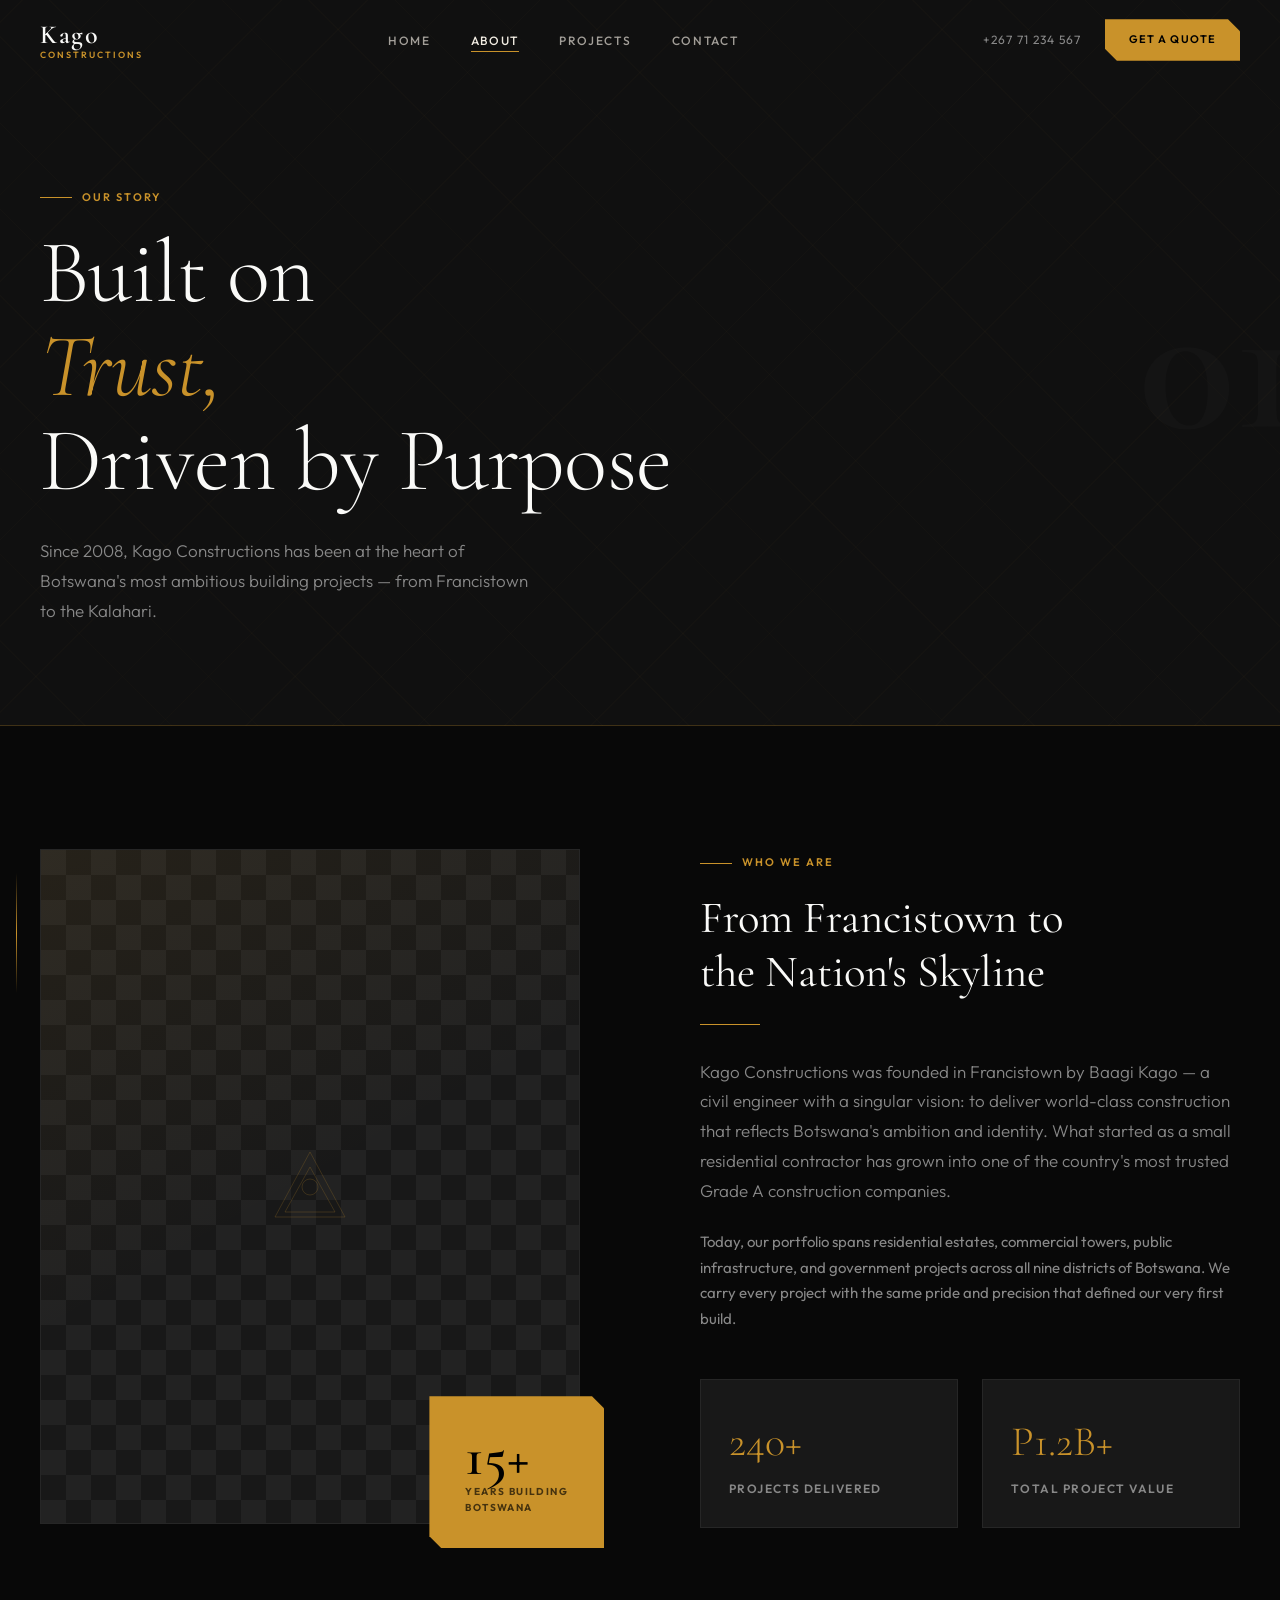
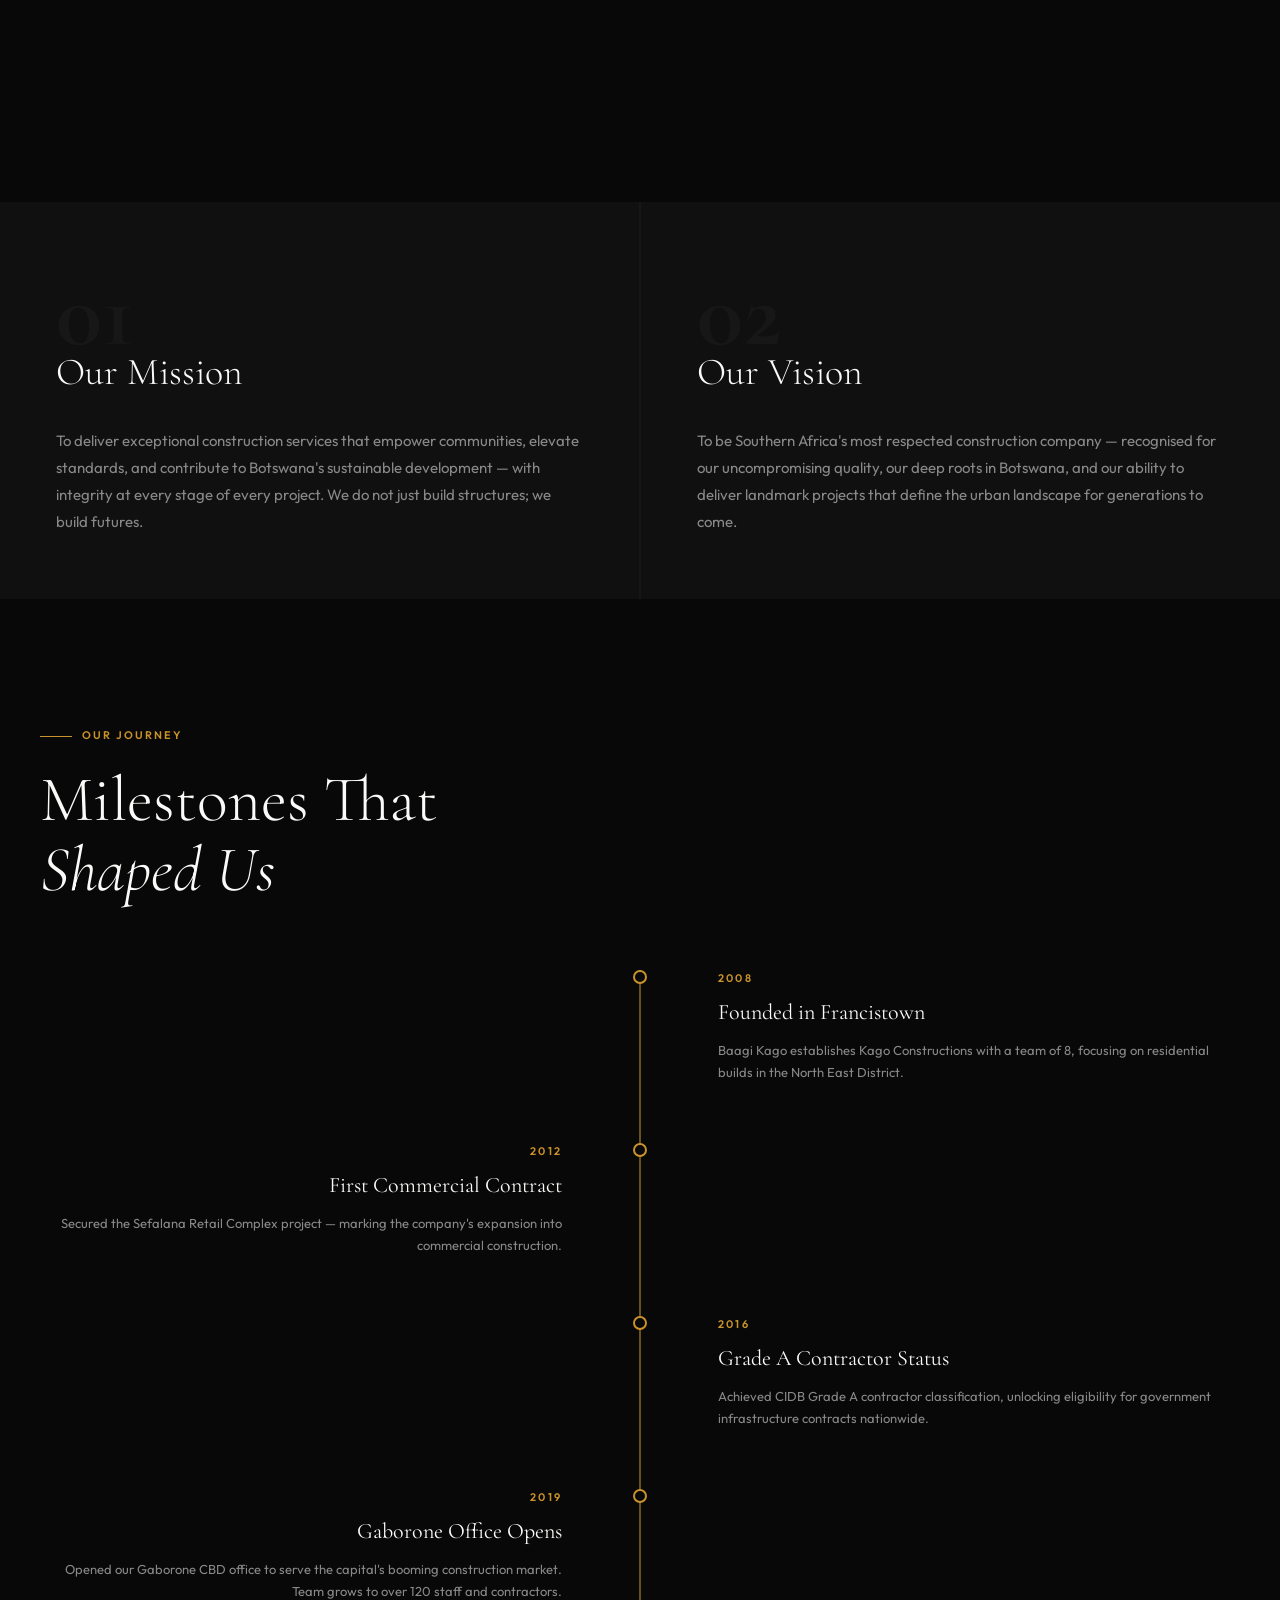
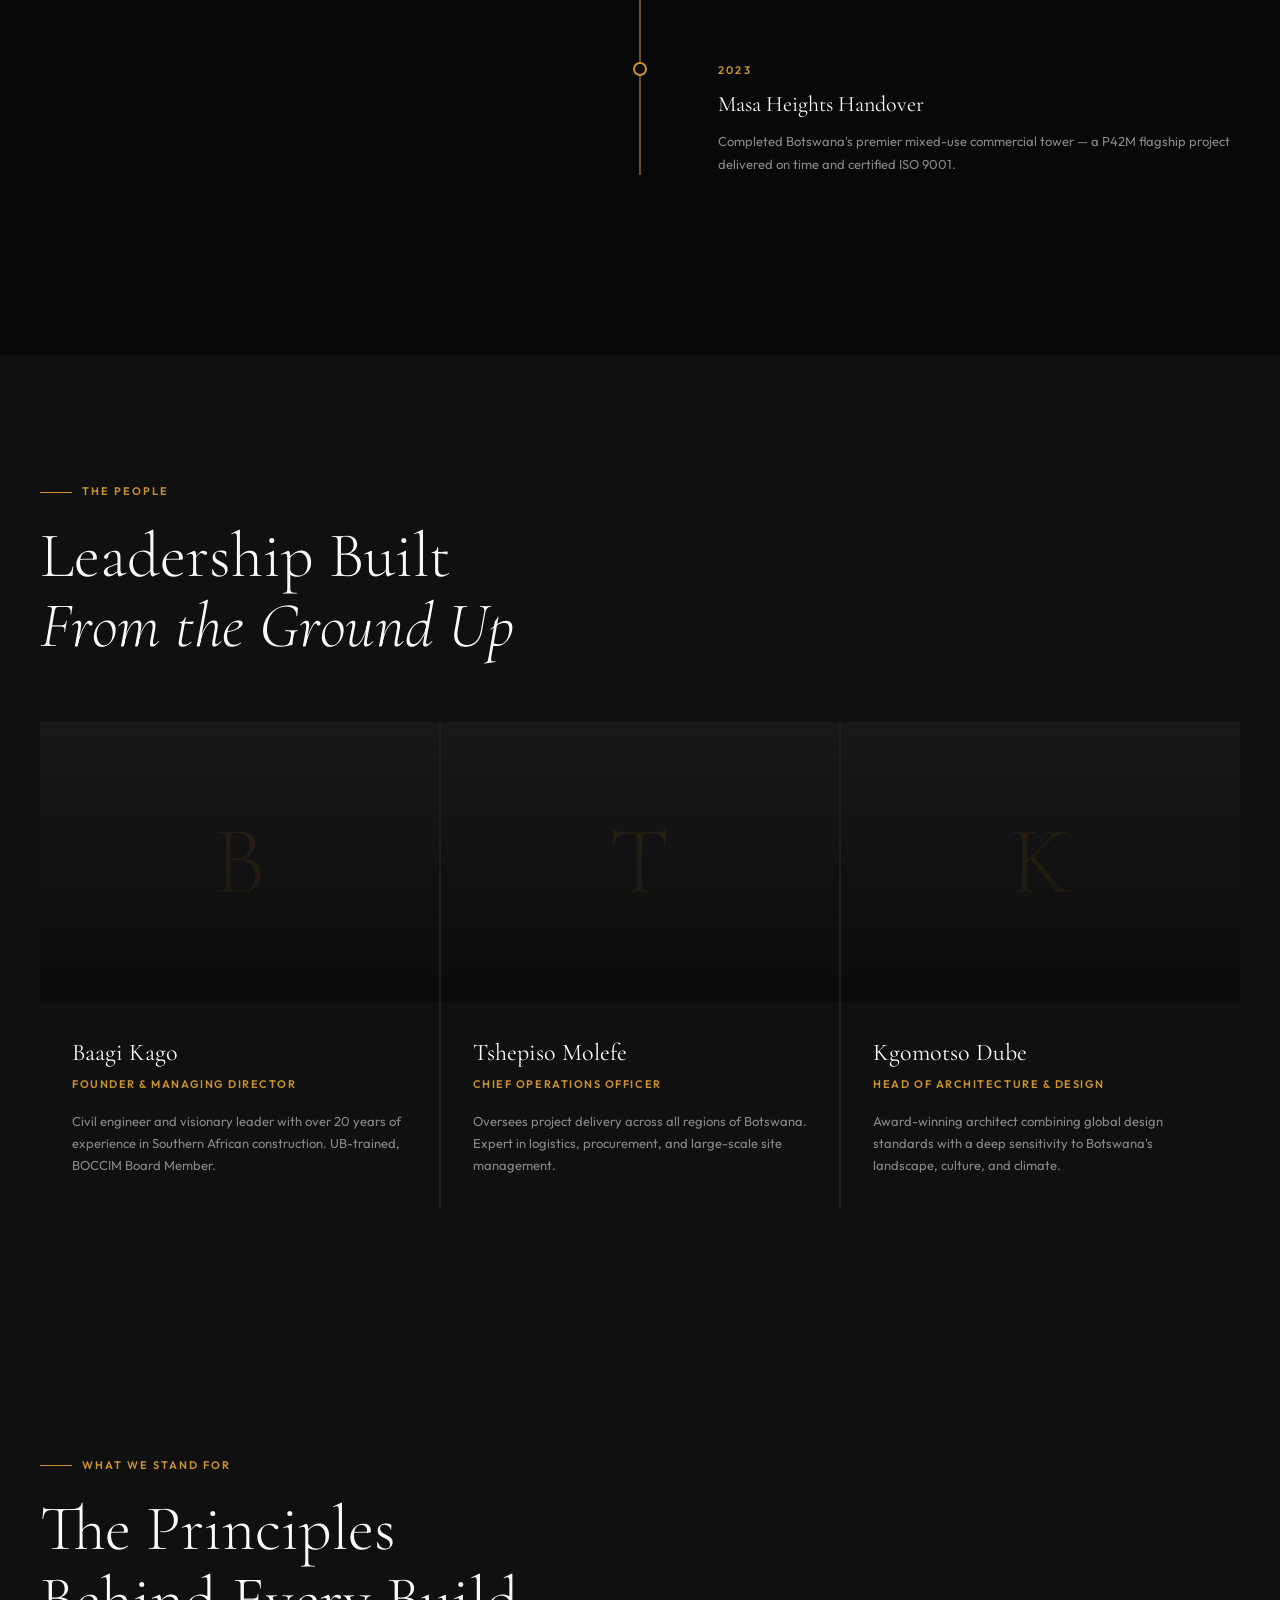
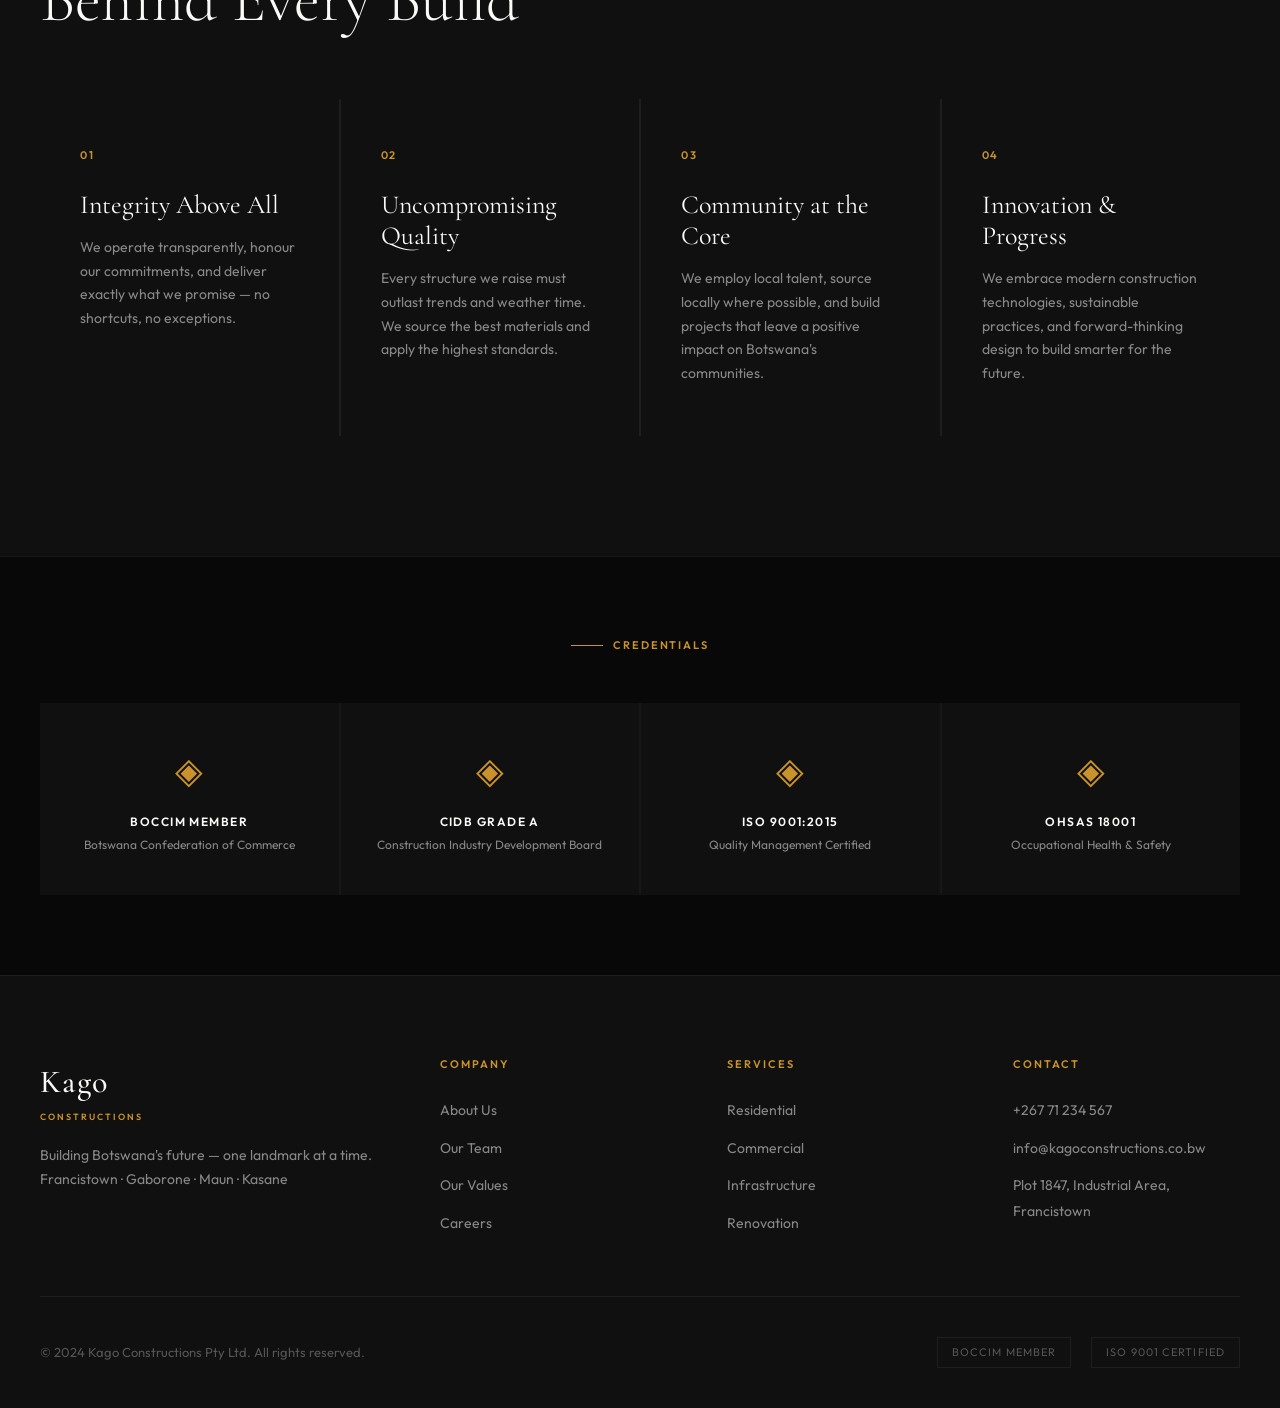
==== about.html @ d56f72ad "Initial commit via Netlify [skip ci]" ====
<!DOCTYPE html>
<html lang="en">
<head>
  <meta charset="UTF-8" />
  <meta name="viewport" content="width=device-width, initial-scale=1.0" />
  <title>About — Kago Constructions</title>
  <meta name="description" content="Over 15 years building Botswana. Learn about Kago Constructions' story, team, and values." />
  <link rel="stylesheet" href="styles.css" />
  <style>
    /* ── Story Section ──────────────────────────────── */
    .story-grid {
      display: grid; grid-template-columns: 1fr 1fr; gap: 120px; align-items: center;
    }
    .story-visual {
      position: relative;
    }
    .story-img {
      width: 100%; aspect-ratio: 4/5;
      background: var(--surface-2); border: 1px solid var(--border);
      position: relative; overflow: hidden;
    }
    .story-img-inner {
      width: 100%; height: 100%;
      background:
        linear-gradient(150deg, rgba(201,146,42,0.08) 0%, transparent 50%),
        repeating-conic-gradient(var(--surface-2) 0% 25%, var(--surface-3) 0% 50%);
      background-size: 100%, 50px 50px;
      display: flex; align-items: center; justify-content: center;
    }
    .story-float {
      position: absolute; bottom: -24px; right: -24px;
      background: var(--gold); padding: 32px 36px;
      clip-path: polygon(0 0, calc(100% - 12px) 0, 100% 12px, 100% 100%, 12px 100%, 0 calc(100% - 12px));
    }
    .story-float-num {
      font-family: var(--display); font-size: 56px; font-weight: 600;
      color: #000; line-height: 1;
    }
    .story-float-label {
      font-size: 10px; font-weight: 700; letter-spacing: 0.14em;
      text-transform: uppercase; color: rgba(0,0,0,0.65);
    }
    .story-accent-line {
      position: absolute; top: 24px; left: -24px; width: 1px; height: 120px;
      background: linear-gradient(to bottom, transparent, var(--gold), transparent);
    }

    /* ── Mission Vision ─────────────────────────────── */
    .mv-grid {
      display: grid; grid-template-columns: 1fr 1fr; gap: 2px;
      background: var(--border);
    }
    .mv-card {
      background: var(--surface); padding: 64px 56px; position: relative; overflow: hidden;
    }
    .mv-card::before {
      content: ''; position: absolute; top: 0; left: 56px; right: 56px;
      height: 2px; background: var(--gold); transform: scaleX(0);
      transform-origin: left; transition: transform 0.5s var(--ease-out-expo);
    }
    .mv-card:hover::before { transform: scaleX(1); }
    .mv-num {
      font-family: var(--display); font-size: 96px; font-weight: 700;
      color: rgba(255,255,255,0.03); line-height: 1; margin-bottom: -20px;
    }
    .mv-title {
      font-family: var(--display); font-size: 38px; font-weight: 300;
      color: var(--white); margin-bottom: 24px; position: relative; z-index: 1;
    }
    .mv-body {
      font-size: 15px; color: var(--muted); line-height: 1.8;
      position: relative; z-index: 1;
    }

    /* ── Team ───────────────────────────────────────── */
    .team-grid {
      display: grid; grid-template-columns: repeat(3, 1fr); gap: 2px;
      background: var(--border);
    }
    .team-card {
      background: var(--surface); padding: 0; overflow: hidden;
      transition: background 0.3s;
    }
    .team-card:hover { background: var(--surface-2); }
    .team-photo {
      height: 280px; background: var(--surface-2); position: relative;
      overflow: hidden;
    }
    .team-photo-inner {
      width: 100%; height: 100%;
      display: flex; align-items: center; justify-content: center;
    }
    .team-photo-letter {
      font-family: var(--display); font-size: 96px; font-weight: 300;
      color: rgba(201,146,42,0.15); line-height: 1; user-select: none;
    }
    .team-photo-overlay {
      position: absolute; inset: 0;
      background: linear-gradient(to top, rgba(8,8,8,0.8), transparent);
    }
    .team-info { padding: 32px; }
    .team-name {
      font-family: var(--display); font-size: 24px; font-weight: 400;
      color: var(--white); margin-bottom: 4px;
    }
    .team-role {
      font-size: 11px; font-weight: 600; letter-spacing: 0.14em;
      text-transform: uppercase; color: var(--gold); margin-bottom: 16px;
    }
    .team-bio { font-size: 13px; color: var(--muted); line-height: 1.7; }

    /* ── Values ─────────────────────────────────────── */
    .values { background: var(--surface); }
    .values-grid {
      display: grid; grid-template-columns: repeat(4, 1fr); gap: 2px;
      background: var(--border); margin-top: 64px;
    }
    .value-card {
      background: var(--surface); padding: 48px 40px;
      border-bottom: 2px solid transparent;
      transition: background 0.3s, border-color 0.3s;
    }
    .value-card:hover { background: var(--surface-2); border-color: var(--gold); }
    .value-num {
      font-size: 11px; font-weight: 600; letter-spacing: 0.18em;
      color: var(--gold); margin-bottom: 24px;
    }
    .value-title {
      font-family: var(--display); font-size: 26px; font-weight: 400;
      color: var(--white); margin-bottom: 16px; line-height: 1.2;
    }
    .value-body { font-size: 14px; color: var(--muted); line-height: 1.7; }

    /* ── Timeline ───────────────────────────────────── */
    .timeline { padding: 120px 0; }
    .timeline-items {
      position: relative; margin-top: 64px;
    }
    .timeline-line {
      position: absolute; top: 0; bottom: 0; left: 50%;
      width: 1px; background: var(--border);
      transform: translateX(-50%);
    }
    .timeline-line-fill {
      position: absolute; top: 0; left: 0; right: 0;
      height: 0; background: var(--gold);
      transition: height 2s var(--ease-out-expo);
    }
    .timeline-items.visible .timeline-line-fill { height: 100%; }
    .timeline-item {
      display: grid; grid-template-columns: 1fr 60px 1fr; gap: 0;
      margin-bottom: 60px; align-items: start;
    }
    .timeline-item:nth-child(odd) .timeline-content { grid-column: 1; text-align: right; padding-right: 48px; }
    .timeline-item:nth-child(odd) .timeline-empty { grid-column: 3; }
    .timeline-item:nth-child(even) .timeline-content { grid-column: 3; text-align: left; padding-left: 48px; }
    .timeline-item:nth-child(even) .timeline-empty { grid-column: 1; }
    .timeline-dot {
      grid-column: 2; display: flex; align-items: center; justify-content: center;
      position: relative; z-index: 1;
    }
    .timeline-dot-inner {
      width: 14px; height: 14px; background: var(--bg);
      border: 2px solid var(--gold); border-radius: 50%;
      transition: background 0.3s;
    }
    .timeline-item:hover .timeline-dot-inner { background: var(--gold); }
    .timeline-year {
      font-size: 11px; font-weight: 600; letter-spacing: 0.2em;
      color: var(--gold); margin-bottom: 8px;
    }
    .timeline-title {
      font-family: var(--display); font-size: 22px; font-weight: 400;
      color: var(--white); margin-bottom: 8px;
    }
    .timeline-desc { font-size: 13px; color: var(--muted); line-height: 1.7; }

    /* ── Certifications ─────────────────────────────── */
    .certs { background: var(--bg); padding: 80px 0; border-top: 1px solid var(--border); }
    .certs-grid {
      display: flex; gap: 2px; margin-top: 48px; background: var(--border);
    }
    .cert-item {
      flex: 1; background: var(--surface); padding: 40px 32px;
      text-align: center; transition: background 0.3s;
    }
    .cert-item:hover { background: var(--surface-2); }
    .cert-icon {
      font-family: var(--display); font-size: 36px; color: var(--gold);
      margin-bottom: 12px;
    }
    .cert-name {
      font-size: 12px; font-weight: 600; letter-spacing: 0.12em;
      text-transform: uppercase; color: var(--white); margin-bottom: 4px;
    }
    .cert-body { font-size: 12px; color: var(--muted); }

    /* ── Mobile Menu ───────────────────────────────── */
    .mobile-menu {
      position: fixed; inset: 0; background: var(--bg); z-index: 99;
      display: flex; flex-direction: column; justify-content: center; align-items: center;
      gap: 40px; transform: translateX(100%); transition: transform 0.4s var(--ease-out-expo);
    }
    .mobile-menu.open { transform: none; }
    .mobile-menu a {
      font-family: var(--display); font-size: 48px; font-weight: 300;
      color: var(--white); transition: color 0.25s;
    }
    .mobile-menu a:hover { color: var(--gold); }

    @media (max-width: 1024px) {
      .story-grid { grid-template-columns: 1fr; gap: 60px; }
      .story-visual { max-width: 480px; }
      .mv-grid { grid-template-columns: 1fr; }
      .team-grid { grid-template-columns: 1fr 1fr; }
      .values-grid { grid-template-columns: 1fr 1fr; }
      .timeline-line { left: 24px; }
      .timeline-item { grid-template-columns: 0 40px 1fr; }
      .timeline-item:nth-child(odd) .timeline-content,
      .timeline-item:nth-child(even) .timeline-content { grid-column: 3; text-align: left; padding-left: 32px; padding-right: 0; }
      .timeline-item:nth-child(odd) .timeline-empty,
      .timeline-item:nth-child(even) .timeline-empty { display: none; }
    }
    @media (max-width: 768px) {
      .team-grid { grid-template-columns: 1fr; }
      .values-grid { grid-template-columns: 1fr; }
      .certs-grid { flex-direction: column; }
    }
  </style>
</head>
<body>

<!-- Navigation -->
<nav class="nav">
  <div class="container">
    <a href="index.html" class="nav-logo">
      <span class="logo-main">Kago</span>
      <span class="logo-sub">Constructions</span>
    </a>
    <ul class="nav-links">
      <li><a href="index.html">Home</a></li>
      <li><a href="about.html">About</a></li>
      <li><a href="projects.html">Projects</a></li>
      <li><a href="projects.html#contact">Contact</a></li>
    </ul>
    <div class="nav-cta">
      <a href="tel:+26771234567" class="nav-tel">+267 71 234 567</a>
      <a href="projects.html#contact" class="btn-primary" style="padding:12px 24px; font-size:11px;">Get a Quote</a>
    </div>
    <button class="hamburger" aria-label="Menu"><span></span><span></span><span></span></button>
  </div>
</nav>
<div class="mobile-menu">
  <a href="index.html">Home</a>
  <a href="about.html">About</a>
  <a href="projects.html">Projects</a>
  <a href="projects.html#contact">Contact</a>
</div>

<!-- Page Hero -->
<section class="page-hero">
  <div class="page-hero-num">01</div>
  <div class="container">
    <span class="tag reveal">Our Story</span>
    <h1 class="heading-xl reveal reveal-delay-1" style="margin-top:20px; max-width:700px;">
      Built on<br><em class="italic gold">Trust,</em><br>Driven by Purpose
    </h1>
    <p class="body-lg reveal reveal-delay-2" style="max-width:500px; margin-top:28px;">
      Since 2008, Kago Constructions has been at the heart of Botswana's most
      ambitious building projects — from Francistown to the Kalahari.
    </p>
  </div>
</section>

<!-- Story Section -->
<section class="section" style="background:var(--bg);">
  <div class="container">
    <div class="story-grid">
      <div class="story-visual reveal">
        <div class="story-accent-line"></div>
        <div class="story-img">
          <div class="story-img-inner">
            <svg width="80" height="80" viewBox="0 0 80 80" fill="none" stroke="rgba(201,146,42,0.2)" stroke-width="1">
              <polygon points="40,5 75,70 5,70"/>
              <polygon points="40,20 65,65 15,65"/>
              <circle cx="40" cy="40" r="8"/>
            </svg>
          </div>
        </div>
        <div class="story-float">
          <div class="story-float-num">15+</div>
          <div class="story-float-label">Years Building<br>Botswana</div>
        </div>
      </div>
      <div>
        <span class="tag reveal">Who We Are</span>
        <h2 class="heading-md reveal reveal-delay-1" style="margin-top:20px; margin-bottom:24px;">
          From Francistown to<br>the Nation's Skyline
        </h2>
        <div class="divider-gold reveal reveal-delay-2"></div>
        <p class="body-lg reveal reveal-delay-2">
          Kago Constructions was founded in Francistown by Baagi Kago — a civil engineer
          with a singular vision: to deliver world-class construction that reflects Botswana's
          ambition and identity. What started as a small residential contractor has grown into
          one of the country's most trusted Grade A construction companies.
        </p>
        <p class="body-md reveal reveal-delay-3" style="margin-top:24px;">
          Today, our portfolio spans residential estates, commercial towers, public infrastructure,
          and government projects across all nine districts of Botswana. We carry every project
          with the same pride and precision that defined our very first build.
        </p>
        <div style="display:grid; grid-template-columns:1fr 1fr; gap:24px; margin-top:48px;">
          <div class="card reveal reveal-delay-2" style="padding:28px;">
            <div style="font-family:var(--display);font-size:42px;color:var(--gold);font-weight:300;">240+</div>
            <div style="font-size:12px;font-weight:600;letter-spacing:0.12em;text-transform:uppercase;color:var(--muted);margin-top:4px;">Projects Delivered</div>
          </div>
          <div class="card reveal reveal-delay-3" style="padding:28px;">
            <div style="font-family:var(--display);font-size:42px;color:var(--gold);font-weight:300;">P1.2B+</div>
            <div style="font-size:12px;font-weight:600;letter-spacing:0.12em;text-transform:uppercase;color:var(--muted);margin-top:4px;">Total Project Value</div>
          </div>
        </div>
      </div>
    </div>
  </div>
</section>

<!-- Mission & Vision -->
<section class="section-sm" style="background:var(--bg); padding-bottom:0;">
  <div class="container">
    <span class="tag reveal">Our Purpose</span>
  </div>
</section>
<div class="mv-grid" style="margin-top:48px;">
  <div class="mv-card reveal">
    <div class="mv-num">01</div>
    <h3 class="mv-title">Our Mission</h3>
    <p class="mv-body">
      To deliver exceptional construction services that empower communities, elevate
      standards, and contribute to Botswana's sustainable development — with integrity
      at every stage of every project. We do not just build structures; we build futures.
    </p>
  </div>
  <div class="mv-card reveal reveal-delay-1">
    <div class="mv-num">02</div>
    <h3 class="mv-title">Our Vision</h3>
    <p class="mv-body">
      To be Southern Africa's most respected construction company — recognised for our
      uncompromising quality, our deep roots in Botswana, and our ability to deliver
      landmark projects that define the urban landscape for generations to come.
    </p>
  </div>
</div>

<!-- Timeline -->
<section class="timeline">
  <div class="container">
    <span class="tag reveal">Our Journey</span>
    <h2 class="heading-lg reveal reveal-delay-1" style="margin-top:20px;">Milestones That<br><em class="italic">Shaped Us</em></h2>
    <div class="timeline-items reveal">
      <div class="timeline-line"><div class="timeline-line-fill"></div></div>

      <div class="timeline-item">
        <div class="timeline-empty"></div>
        <div class="timeline-dot"><div class="timeline-dot-inner"></div></div>
        <div class="timeline-content">
          <div class="timeline-year">2008</div>
          <div class="timeline-title">Founded in Francistown</div>
          <div class="timeline-desc">Baagi Kago establishes Kago Constructions with a team of 8, focusing on residential builds in the North East District.</div>
        </div>
      </div>

      <div class="timeline-item">
        <div class="timeline-content">
          <div class="timeline-year">2012</div>
          <div class="timeline-title">First Commercial Contract</div>
          <div class="timeline-desc">Secured the Sefalana Retail Complex project — marking the company's expansion into commercial construction.</div>
        </div>
        <div class="timeline-dot"><div class="timeline-dot-inner"></div></div>
        <div class="timeline-empty"></div>
      </div>

      <div class="timeline-item">
        <div class="timeline-empty"></div>
        <div class="timeline-dot"><div class="timeline-dot-inner"></div></div>
        <div class="timeline-content">
          <div class="timeline-year">2016</div>
          <div class="timeline-title">Grade A Contractor Status</div>
          <div class="timeline-desc">Achieved CIDB Grade A contractor classification, unlocking eligibility for government infrastructure contracts nationwide.</div>
        </div>
      </div>

      <div class="timeline-item">
        <div class="timeline-content">
          <div class="timeline-year">2019</div>
          <div class="timeline-title">Gaborone Office Opens</div>
          <div class="timeline-desc">Opened our Gaborone CBD office to serve the capital's booming construction market. Team grows to over 120 staff and contractors.</div>
        </div>
        <div class="timeline-dot"><div class="timeline-dot-inner"></div></div>
        <div class="timeline-empty"></div>
      </div>

      <div class="timeline-item">
        <div class="timeline-empty"></div>
        <div class="timeline-dot"><div class="timeline-dot-inner"></div></div>
        <div class="timeline-content">
          <div class="timeline-year">2023</div>
          <div class="timeline-title">Masa Heights Handover</div>
          <div class="timeline-desc">Completed Botswana's premier mixed-use commercial tower — a P42M flagship project delivered on time and certified ISO 9001.</div>
        </div>
      </div>
    </div>
  </div>
</section>

<!-- Team -->
<section id="team" class="section" style="background:var(--surface);">
  <div class="container">
    <span class="tag reveal">The People</span>
    <h2 class="heading-lg reveal reveal-delay-1" style="margin-top:20px; margin-bottom:60px;">
      Leadership Built<br><em class="italic">From the Ground Up</em>
    </h2>
    <div class="team-grid">
      <div class="team-card reveal">
        <div class="team-photo">
          <div class="team-photo-inner"><span class="team-photo-letter">B</span></div>
          <div class="team-photo-overlay"></div>
        </div>
        <div class="team-info">
          <div class="team-name">Baagi Kago</div>
          <div class="team-role">Founder & Managing Director</div>
          <p class="team-bio">Civil engineer and visionary leader with over 20 years of experience in Southern African construction. UB-trained, BOCCIM Board Member.</p>
        </div>
      </div>
      <div class="team-card reveal reveal-delay-1">
        <div class="team-photo">
          <div class="team-photo-inner"><span class="team-photo-letter">T</span></div>
          <div class="team-photo-overlay"></div>
        </div>
        <div class="team-info">
          <div class="team-name">Tshepiso Molefe</div>
          <div class="team-role">Chief Operations Officer</div>
          <p class="team-bio">Oversees project delivery across all regions of Botswana. Expert in logistics, procurement, and large-scale site management.</p>
        </div>
      </div>
      <div class="team-card reveal reveal-delay-2">
        <div class="team-photo">
          <div class="team-photo-inner"><span class="team-photo-letter">K</span></div>
          <div class="team-photo-overlay"></div>
        </div>
        <div class="team-info">
          <div class="team-name">Kgomotso Dube</div>
          <div class="team-role">Head of Architecture & Design</div>
          <p class="team-bio">Award-winning architect combining global design standards with a deep sensitivity to Botswana's landscape, culture, and climate.</p>
        </div>
      </div>
    </div>
  </div>
</section>

<!-- Values -->
<section id="values" class="values section">
  <div class="container">
    <span class="tag reveal">What We Stand For</span>
    <h2 class="heading-lg reveal reveal-delay-1" style="margin-top:20px; max-width:500px;">
      The Principles<br>Behind Every Build
    </h2>
    <div class="values-grid">
      <div class="value-card reveal">
        <div class="value-num">01</div>
        <div class="value-title">Integrity Above All</div>
        <p class="value-body">We operate transparently, honour our commitments, and deliver exactly what we promise — no shortcuts, no exceptions.</p>
      </div>
      <div class="value-card reveal reveal-delay-1">
        <div class="value-num">02</div>
        <div class="value-title">Uncompromising Quality</div>
        <p class="value-body">Every structure we raise must outlast trends and weather time. We source the best materials and apply the highest standards.</p>
      </div>
      <div class="value-card reveal reveal-delay-2">
        <div class="value-num">03</div>
        <div class="value-title">Community at the Core</div>
        <p class="value-body">We employ local talent, source locally where possible, and build projects that leave a positive impact on Botswana's communities.</p>
      </div>
      <div class="value-card reveal reveal-delay-3">
        <div class="value-num">04</div>
        <div class="value-title">Innovation & Progress</div>
        <p class="value-body">We embrace modern construction technologies, sustainable practices, and forward-thinking design to build smarter for the future.</p>
      </div>
    </div>
  </div>
</section>

<!-- Certifications -->
<div class="certs">
  <div class="container">
    <span class="tag reveal" style="justify-content:center; display:flex;">Credentials</span>
    <div class="certs-grid">
      <div class="cert-item reveal">
        <div class="cert-icon">◈</div>
        <div class="cert-name">BOCCIM Member</div>
        <div class="cert-body">Botswana Confederation of Commerce</div>
      </div>
      <div class="cert-item reveal reveal-delay-1">
        <div class="cert-icon">◈</div>
        <div class="cert-name">CIDB Grade A</div>
        <div class="cert-body">Construction Industry Development Board</div>
      </div>
      <div class="cert-item reveal reveal-delay-2">
        <div class="cert-icon">◈</div>
        <div class="cert-name">ISO 9001:2015</div>
        <div class="cert-body">Quality Management Certified</div>
      </div>
      <div class="cert-item reveal reveal-delay-3">
        <div class="cert-icon">◈</div>
        <div class="cert-name">OHSAS 18001</div>
        <div class="cert-body">Occupational Health & Safety</div>
      </div>
    </div>
  </div>
</div>

<!-- Footer -->
<footer class="footer">
  <div class="container">
    <div class="footer-grid">
      <div>
        <div class="footer-logo-main">Kago</div>
        <div class="footer-logo-sub">Constructions</div>
        <p class="footer-tagline">Building Botswana's future — one landmark at a time.<br>Francistown · Gaborone · Maun · Kasane</p>
      </div>
      <div class="footer-col">
        <div class="footer-col-title">Company</div>
        <ul>
          <li><a href="about.html">About Us</a></li>
          <li><a href="about.html#team">Our Team</a></li>
          <li><a href="about.html#values">Our Values</a></li>
          <li><a href="projects.html#contact">Careers</a></li>
        </ul>
      </div>
      <div class="footer-col">
        <div class="footer-col-title">Services</div>
        <ul>
          <li><a href="projects.html">Residential</a></li>
          <li><a href="projects.html">Commercial</a></li>
          <li><a href="projects.html">Infrastructure</a></li>
          <li><a href="projects.html">Renovation</a></li>
        </ul>
      </div>
      <div class="footer-col">
        <div class="footer-col-title">Contact</div>
        <ul>
          <li><a href="tel:+26771234567">+267 71 234 567</a></li>
          <li><a href="mailto:info@kagoconstructions.co.bw">info@kagoconstructions.co.bw</a></li>
          <li><a href="#">Plot 1847, Industrial Area, Francistown</a></li>
        </ul>
      </div>
    </div>
    <div class="footer-bottom">
      <span class="footer-copy">© 2024 Kago Constructions Pty Ltd. All rights reserved.</span>
      <div class="footer-badges">
        <span class="footer-badge">BOCCIM Member</span>
        <span class="footer-badge">ISO 9001 Certified</span>
      </div>
    </div>
  </div>
</footer>

<script src="main.js"></script>
<script>
  // Timeline reveal
  const tl = document.querySelector('.timeline-items');
  const tlObs = new IntersectionObserver(([e]) => {
    if (e.isIntersecting) { tl.classList.add('visible'); tlObs.disconnect(); }
  }, { threshold: 0.2 });
  tlObs.observe(tl);
</script>
</body>
</html>
---- styles.css ----
@import url('https://fonts.googleapis.com/css2?family=Cormorant+Garamond:ital,wght@0,300;0,400;0,500;0,600;0,700;1,300;1,400;1,600&family=Outfit:wght@300;400;500;600;700&display=swap');

/* ── Reset & Variables ─────────────────────────────── */
*, *::before, *::after { margin: 0; padding: 0; box-sizing: border-box; }

:root {
  --bg:          #080808;
  --surface:     #101010;
  --surface-2:   #181818;
  --surface-3:   #222222;
  --gold:        #C9922A;
  --gold-light:  #E5B85C;
  --gold-dim:    rgba(201,146,42,0.12);
  --gold-border: rgba(201,146,42,0.25);
  --cream:       #F2EDE3;
  --white:       #FAFAF8;
  --muted:       #888;
  --muted-2:     #555;
  --border:      rgba(255,255,255,0.06);

  --display:  'Cormorant Garamond', serif;
  --body:     'Outfit', sans-serif;
  --max-w:    1280px;
  --nav-h:    80px;

  --ease-out-expo: cubic-bezier(0.16, 1, 0.3, 1);
}

html { scroll-behavior: smooth; font-size: 16px; }

body {
  background: var(--bg);
  color: var(--cream);
  font-family: var(--body);
  font-weight: 400;
  line-height: 1.6;
  overflow-x: hidden;
  -webkit-font-smoothing: antialiased;
}

img { display: block; max-width: 100%; }
a { text-decoration: none; color: inherit; }
button { border: none; background: none; cursor: pointer; font-family: var(--body); }
ul { list-style: none; }

/* ── Utility ───────────────────────────────────────── */
.container { max-width: var(--max-w); margin: 0 auto; padding: 0 40px; }
.section { padding: 120px 0; }
.section-sm { padding: 80px 0; }

.tag {
  display: inline-flex; align-items: center; gap: 10px;
  font-family: var(--body); font-size: 11px; font-weight: 600;
  letter-spacing: 0.18em; text-transform: uppercase; color: var(--gold);
}
.tag::before {
  content: ''; width: 32px; height: 1px; background: var(--gold);
}

.heading-xl {
  font-family: var(--display); font-size: clamp(52px, 7vw, 96px);
  font-weight: 300; line-height: 1.05; letter-spacing: -0.01em;
  color: var(--white);
}
.heading-lg {
  font-family: var(--display); font-size: clamp(38px, 5vw, 68px);
  font-weight: 300; line-height: 1.1; color: var(--white);
}
.heading-md {
  font-family: var(--display); font-size: clamp(28px, 3.5vw, 46px);
  font-weight: 400; line-height: 1.2; color: var(--white);
}
.heading-sm {
  font-family: var(--display); font-size: clamp(22px, 2.5vw, 32px);
  font-weight: 400; line-height: 1.3; color: var(--white);
}

.gold { color: var(--gold); }
.italic { font-style: italic; }
.body-lg { font-size: 17px; line-height: 1.75; color: var(--muted); font-weight: 300; }
.body-md { font-size: 15px; line-height: 1.7; color: var(--muted); }

/* ── Buttons ───────────────────────────────────────── */
.btn-primary {
  display: inline-flex; align-items: center; gap: 12px;
  padding: 16px 36px; background: var(--gold); color: #000;
  font-family: var(--body); font-size: 13px; font-weight: 600;
  letter-spacing: 0.1em; text-transform: uppercase;
  transition: all 0.3s var(--ease-out-expo);
  clip-path: polygon(0 0, calc(100% - 12px) 0, 100% 12px, 100% 100%, 12px 100%, 0 calc(100% - 12px));
}
.btn-primary:hover {
  background: var(--gold-light); transform: translateY(-2px);
  box-shadow: 0 20px 60px rgba(201,146,42,0.3);
}
.btn-primary svg { transition: transform 0.3s; }
.btn-primary:hover svg { transform: translateX(4px); }

.btn-outline {
  display: inline-flex; align-items: center; gap: 12px;
  padding: 15px 36px; border: 1px solid var(--gold-border); color: var(--cream);
  font-family: var(--body); font-size: 13px; font-weight: 500;
  letter-spacing: 0.1em; text-transform: uppercase;
  transition: all 0.3s var(--ease-out-expo);
}
.btn-outline:hover {
  border-color: var(--gold); color: var(--gold);
  background: var(--gold-dim); transform: translateY(-2px);
}

/* ── Navigation ────────────────────────────────────── */
.nav {
  position: fixed; top: 0; left: 0; right: 0; z-index: 100;
  height: var(--nav-h);
  display: flex; align-items: center;
  background: transparent;
  transition: background 0.4s, backdrop-filter 0.4s, box-shadow 0.4s;
}
.nav.scrolled {
  background: rgba(8,8,8,0.92);
  backdrop-filter: blur(20px) saturate(180%);
  box-shadow: 0 1px 0 var(--border);
}
.nav .container {
  display: flex; align-items: center; justify-content: space-between;
  width: 100%;
}
.nav-logo {
  display: flex; flex-direction: column; line-height: 1;
}
.nav-logo .logo-main {
  font-family: var(--display); font-size: 26px; font-weight: 600;
  letter-spacing: 0.06em; color: var(--white);
}
.nav-logo .logo-sub {
  font-family: var(--body); font-size: 9px; font-weight: 600;
  letter-spacing: 0.22em; text-transform: uppercase; color: var(--gold);
  margin-top: 2px;
}
.nav-links {
  display: flex; align-items: center; gap: 40px;
}
.nav-links a {
  font-size: 12px; font-weight: 500; letter-spacing: 0.14em; text-transform: uppercase;
  color: rgba(242,237,227,0.65);
  transition: color 0.25s; position: relative; padding-bottom: 4px;
}
.nav-links a::after {
  content: ''; position: absolute; bottom: 0; left: 0; width: 0; height: 1px;
  background: var(--gold); transition: width 0.3s var(--ease-out-expo);
}
.nav-links a:hover, .nav-links a.active { color: var(--cream); }
.nav-links a:hover::after, .nav-links a.active::after { width: 100%; }

.nav-cta {
  display: flex; align-items: center; gap: 24px;
}
.nav-tel {
  font-size: 12px; letter-spacing: 0.08em; color: var(--muted);
  transition: color 0.25s;
}
.nav-tel:hover { color: var(--gold); }

.hamburger { display: none; flex-direction: column; gap: 5px; padding: 4px; }
.hamburger span { width: 24px; height: 1px; background: var(--cream); transition: all 0.3s; }

/* ── Page Hero (inner pages) ───────────────────────── */
.page-hero {
  position: relative; padding: 180px 0 100px; overflow: hidden;
  background: var(--surface);
}
.page-hero::before {
  content: '';
  position: absolute; inset: 0;
  background:
    repeating-linear-gradient(45deg, transparent, transparent 60px, rgba(201,146,42,0.02) 60px, rgba(201,146,42,0.02) 61px),
    repeating-linear-gradient(-45deg, transparent, transparent 60px, rgba(201,146,42,0.02) 60px, rgba(201,146,42,0.02) 61px);
}
.page-hero::after {
  content: ''; position: absolute; bottom: 0; left: 0; right: 0;
  height: 1px; background: var(--gold-border);
}
.page-hero-num {
  font-family: var(--display); font-size: 200px; font-weight: 700;
  position: absolute; right: -20px; top: 50%; transform: translateY(-50%);
  color: rgba(255,255,255,0.02); line-height: 1; pointer-events: none;
  user-select: none;
}

/* ── Divider ───────────────────────────────────────── */
.divider {
  width: 100%; height: 1px; background: var(--border); margin: 0;
}
.divider-gold {
  width: 60px; height: 1px; background: var(--gold); margin: 24px 0 32px;
}

/* ── Cards ─────────────────────────────────────────── */
.card {
  background: var(--surface-2); border: 1px solid var(--border);
  padding: 40px; position: relative; overflow: hidden;
  transition: border-color 0.3s, transform 0.3s var(--ease-out-expo),
              box-shadow 0.3s;
}
.card::before {
  content: ''; position: absolute; inset: 0;
  background: linear-gradient(135deg, var(--gold-dim), transparent);
  opacity: 0; transition: opacity 0.3s;
}
.card:hover {
  border-color: var(--gold-border); transform: translateY(-4px);
  box-shadow: 0 24px 60px rgba(0,0,0,0.4), 0 0 0 1px var(--gold-border);
}
.card:hover::before { opacity: 1; }

/* ── Footer ────────────────────────────────────────── */
.footer {
  background: var(--surface); border-top: 1px solid var(--border);
  padding: 80px 0 40px;
}
.footer-grid {
  display: grid; grid-template-columns: 1.5fr 1fr 1fr 1fr; gap: 60px;
  padding-bottom: 60px; border-bottom: 1px solid var(--border);
}
.footer-logo-main {
  font-family: var(--display); font-size: 32px; font-weight: 500;
  color: var(--white); letter-spacing: 0.04em;
}
.footer-logo-sub {
  font-family: var(--body); font-size: 9px; font-weight: 600;
  letter-spacing: 0.22em; text-transform: uppercase; color: var(--gold);
  margin-top: 3px; margin-bottom: 20px;
}
.footer-tagline { font-size: 14px; color: var(--muted); line-height: 1.7; }
.footer-col-title {
  font-size: 11px; font-weight: 600; letter-spacing: 0.18em;
  text-transform: uppercase; color: var(--gold); margin-bottom: 24px;
}
.footer-col ul { display: flex; flex-direction: column; gap: 12px; }
.footer-col ul a {
  font-size: 14px; color: var(--muted); transition: color 0.25s;
}
.footer-col ul a:hover { color: var(--cream); }
.footer-bottom {
  display: flex; justify-content: space-between; align-items: center;
  padding-top: 40px;
}
.footer-copy { font-size: 13px; color: var(--muted-2); }
.footer-badges {
  display: flex; gap: 20px;
}
.footer-badge {
  font-size: 11px; letter-spacing: 0.1em; text-transform: uppercase;
  color: var(--muted-2); border: 1px solid var(--border); padding: 6px 14px;
}

/* ── Animations ────────────────────────────────────── */
@keyframes fadeUp {
  from { opacity: 0; transform: translateY(30px); }
  to { opacity: 1; transform: translateY(0); }
}
@keyframes fadeIn {
  from { opacity: 0; }
  to { opacity: 1; }
}
@keyframes lineGrow {
  from { width: 0; }
  to { width: 60px; }
}
@keyframes countUp { 
  from { opacity: 0; transform: translateY(20px); }
  to { opacity: 1; transform: translateY(0); }
}

.reveal {
  opacity: 0; transform: translateY(30px);
  transition: opacity 0.8s var(--ease-out-expo), transform 0.8s var(--ease-out-expo);
}
.reveal.visible { opacity: 1; transform: none; }
.reveal-delay-1 { transition-delay: 0.1s; }
.reveal-delay-2 { transition-delay: 0.2s; }
.reveal-delay-3 { transition-delay: 0.3s; }
.reveal-delay-4 { transition-delay: 0.4s; }

/* ── Responsive ────────────────────────────────────── */
@media (max-width: 1024px) {
  .container { padding: 0 24px; }
  .footer-grid { grid-template-columns: 1fr 1fr; gap: 40px; }
}

@media (max-width: 768px) {
  :root { --nav-h: 68px; }
  .section { padding: 80px 0; }
  .nav-links, .nav-tel { display: none; }
  .hamburger { display: flex; }
  .footer-grid { grid-template-columns: 1fr; gap: 32px; }
  .footer-bottom { flex-direction: column; gap: 20px; text-align: center; }
  .page-hero-num { font-size: 100px; }
}
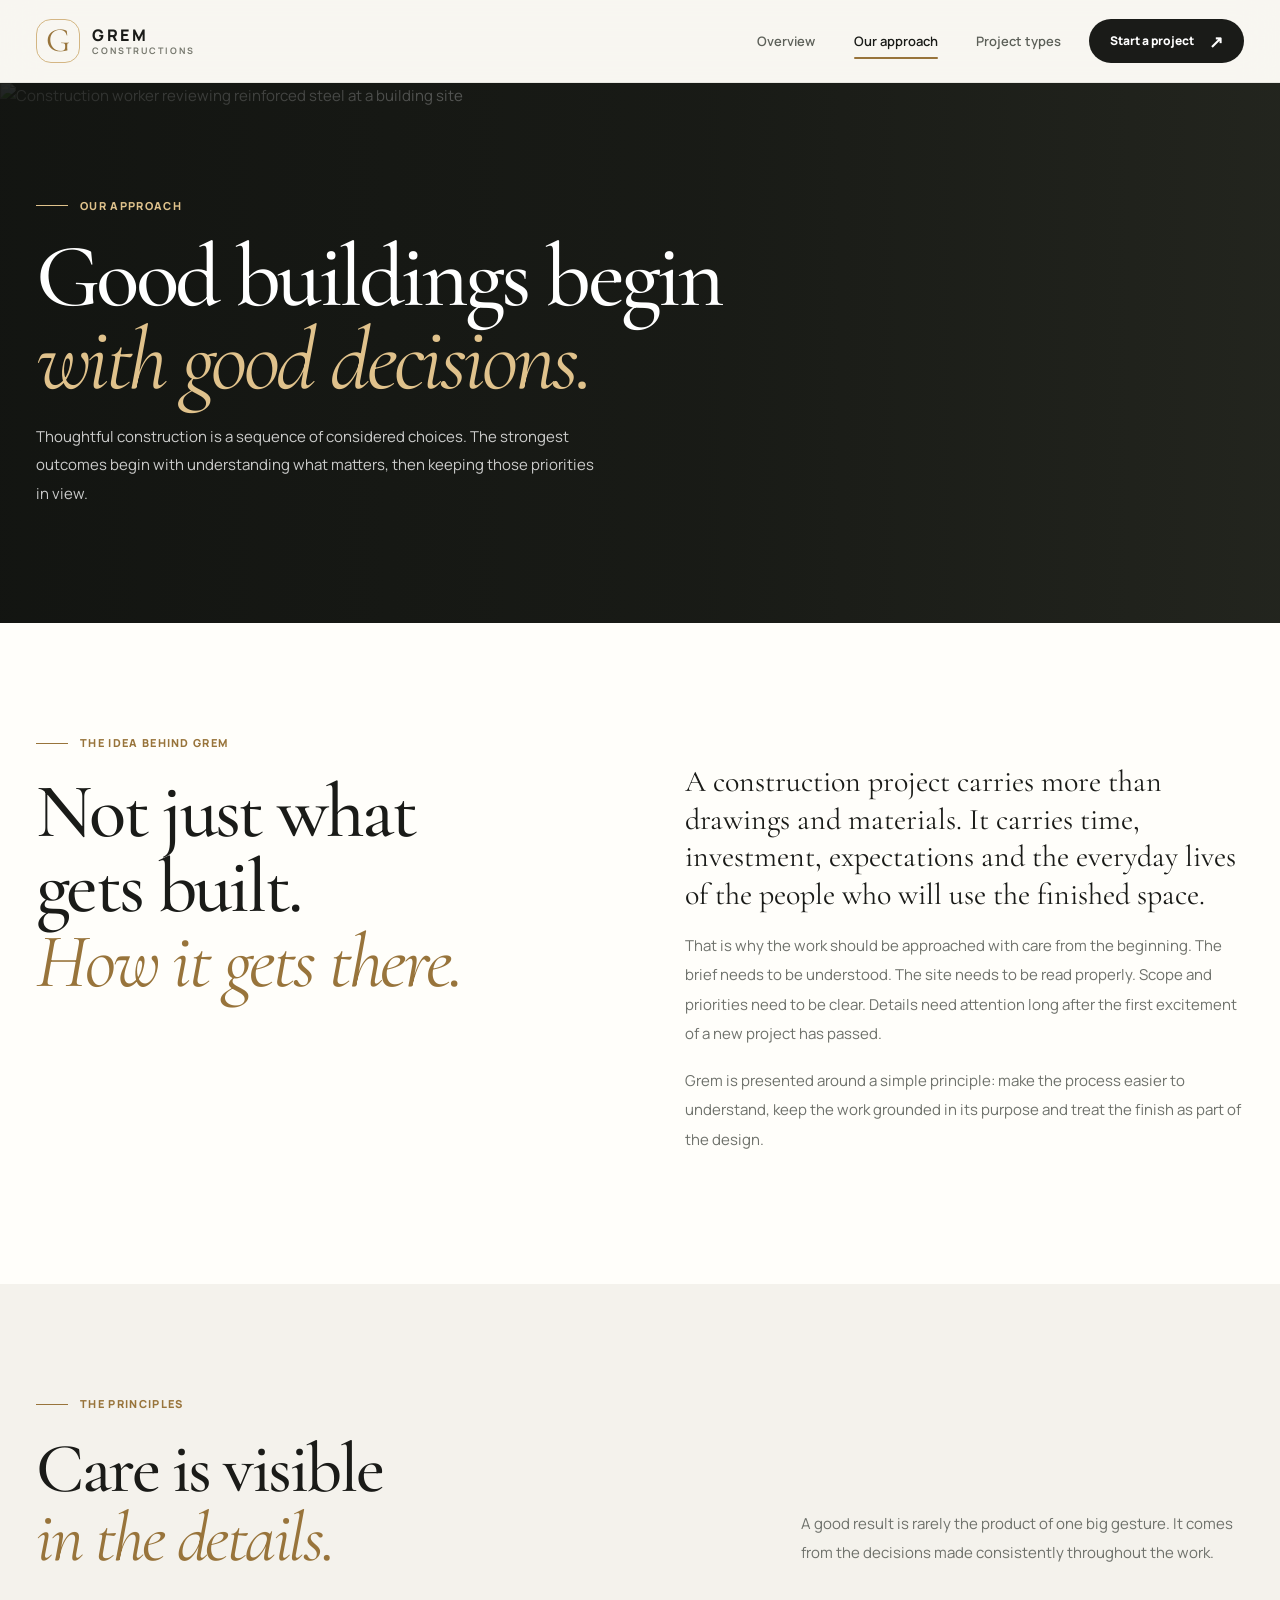
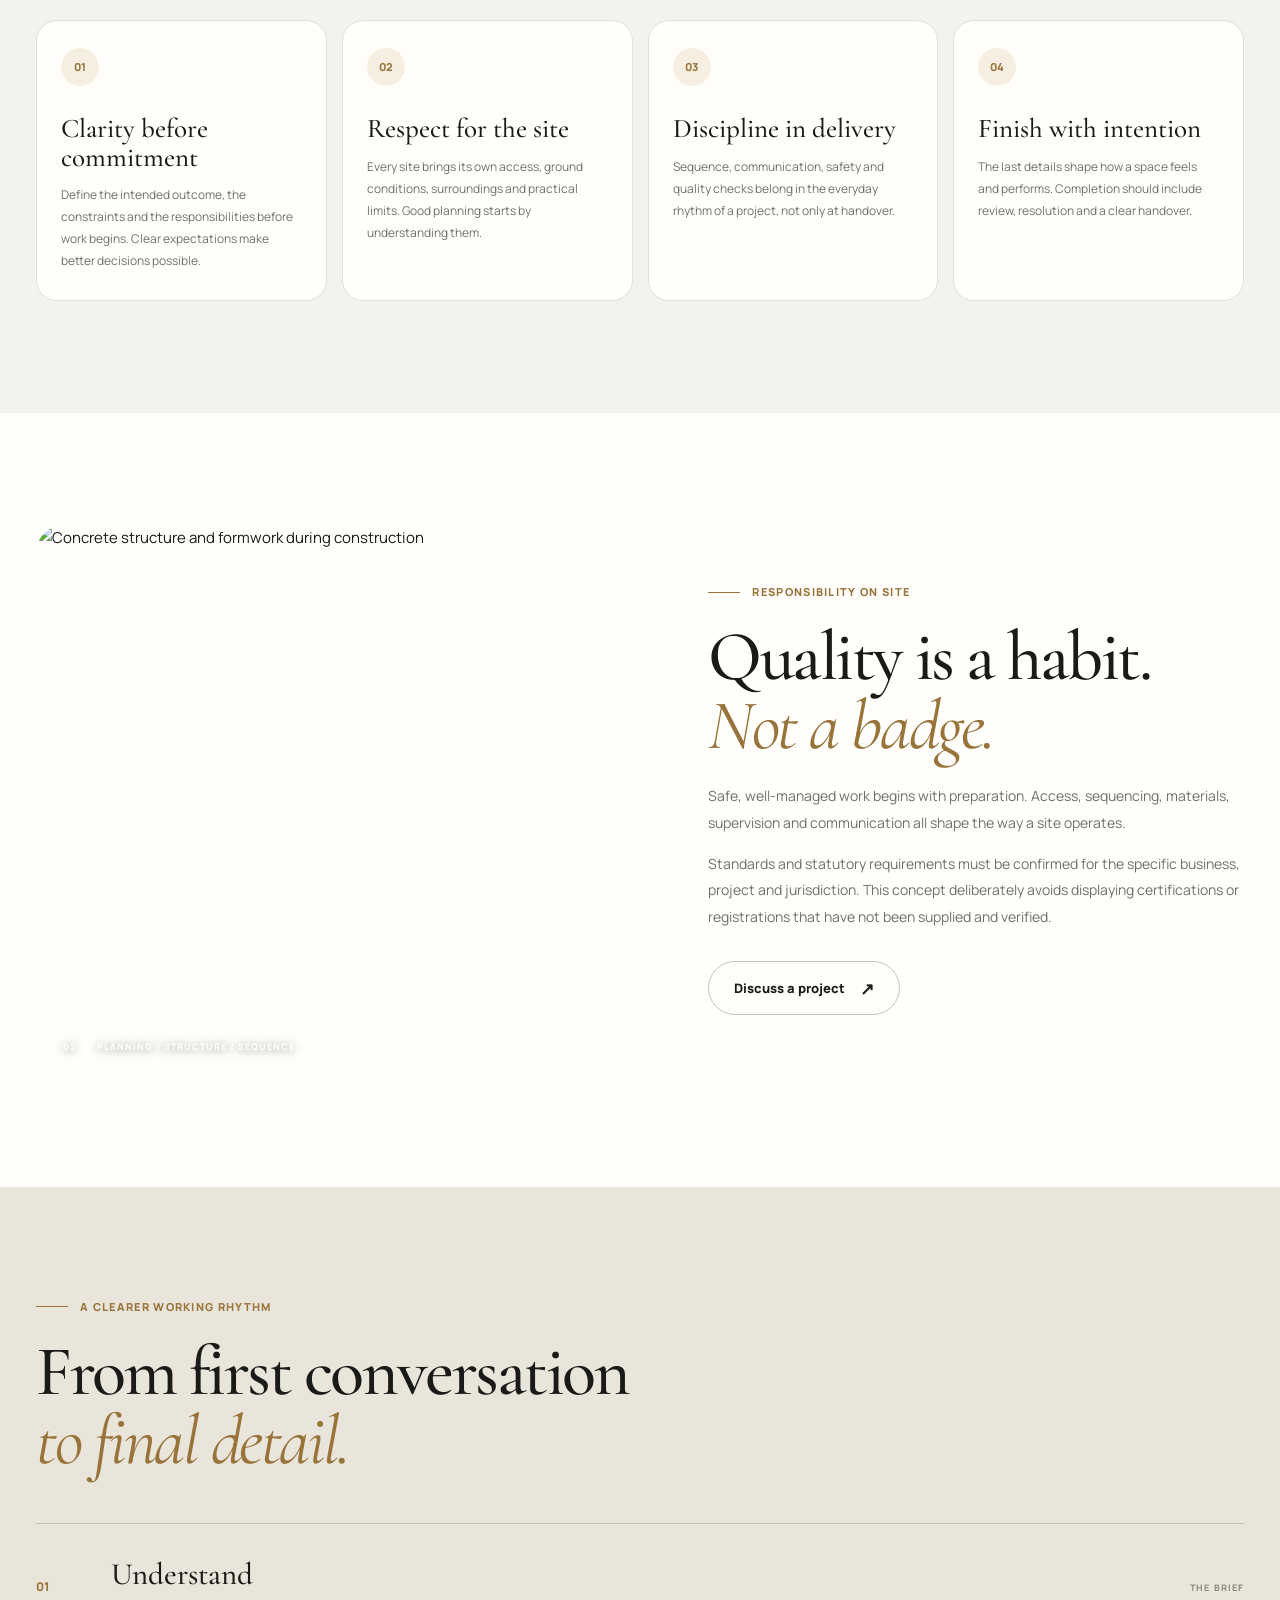
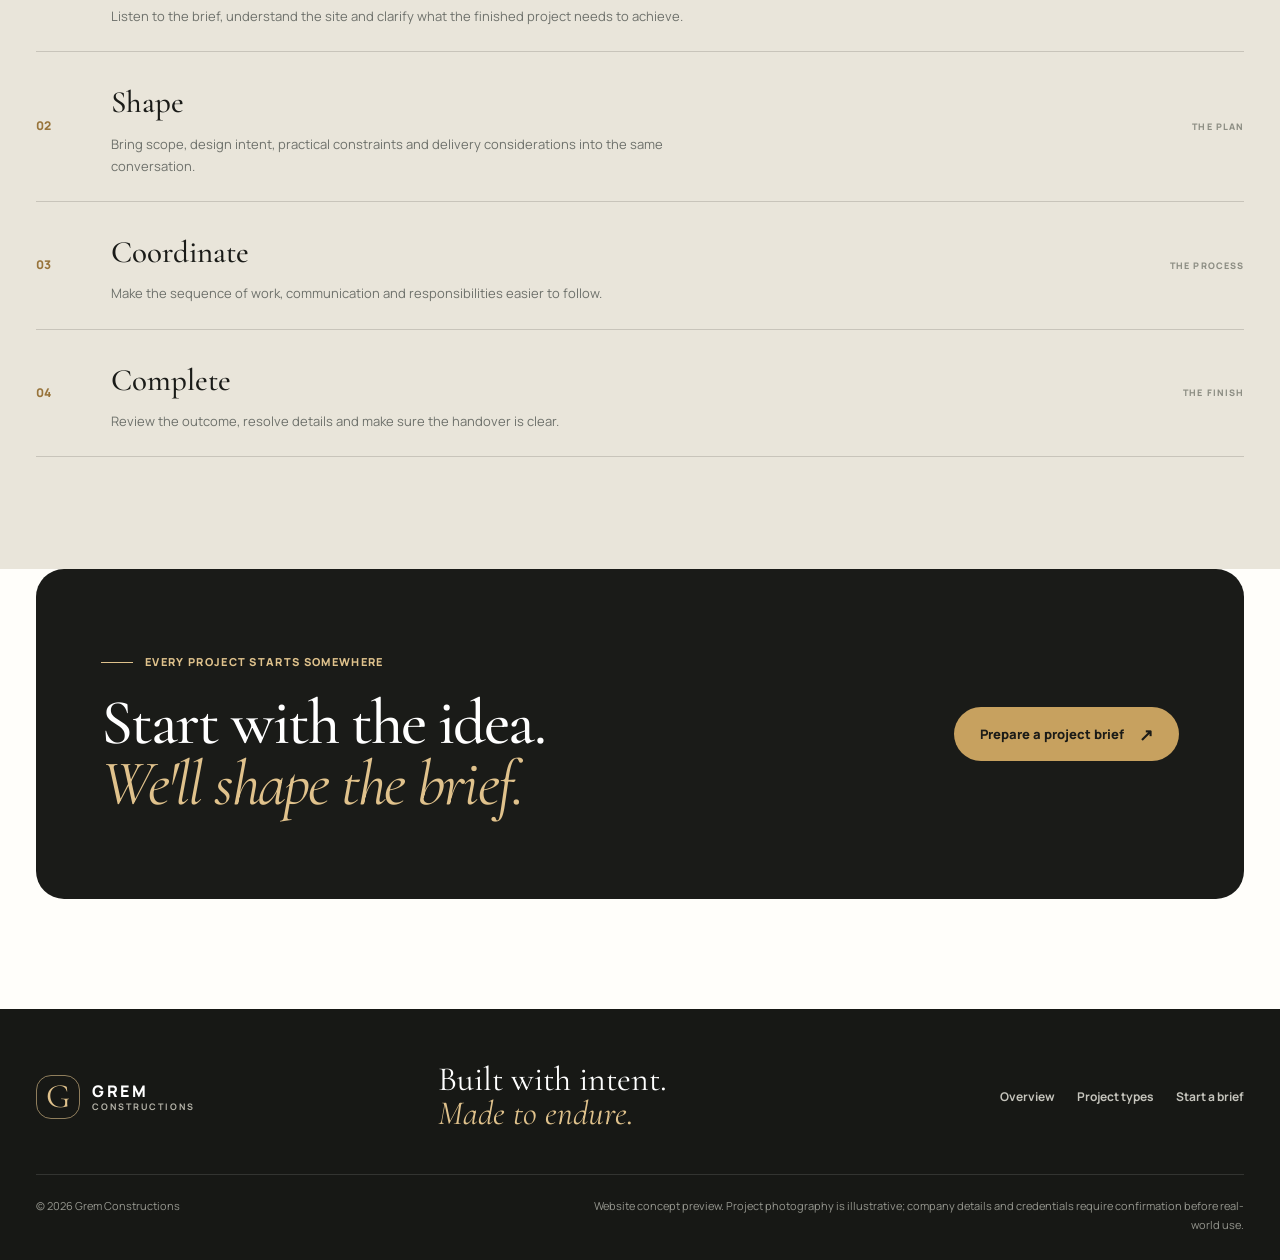
==== commit 74aea117: "I retired Kago and gave Grem Constructions a proper rebuild. The sharp corners had to go." ====
--- a/about.html
+++ b/about.html
@@ -1,577 +1,171 @@
-<!DOCTYPE html>
+<!doctype html>
 <html lang="en">
 <head>
-  <meta charset="UTF-8" />
-  <meta name="viewport" content="width=device-width, initial-scale=1.0" />
-  <title>About — Kago Constructions</title>
-  <meta name="description" content="Over 15 years building Botswana. Learn about Kago Constructions' story, team, and values." />
-  <link rel="stylesheet" href="styles.css" />
-  <style>
-    /* ── Story Section ──────────────────────────────── */
-    .story-grid {
-      display: grid; grid-template-columns: 1fr 1fr; gap: 120px; align-items: center;
-    }
-    .story-visual {
-      position: relative;
-    }
-    .story-img {
-      width: 100%; aspect-ratio: 4/5;
-      background: var(--surface-2); border: 1px solid var(--border);
-      position: relative; overflow: hidden;
-    }
-    .story-img-inner {
-      width: 100%; height: 100%;
-      background:
-        linear-gradient(150deg, rgba(201,146,42,0.08) 0%, transparent 50%),
-        repeating-conic-gradient(var(--surface-2) 0% 25%, var(--surface-3) 0% 50%);
-      background-size: 100%, 50px 50px;
-      display: flex; align-items: center; justify-content: center;
-    }
-    .story-float {
-      position: absolute; bottom: -24px; right: -24px;
-      background: var(--gold); padding: 32px 36px;
-      clip-path: polygon(0 0, calc(100% - 12px) 0, 100% 12px, 100% 100%, 12px 100%, 0 calc(100% - 12px));
-    }
-    .story-float-num {
-      font-family: var(--display); font-size: 56px; font-weight: 600;
-      color: #000; line-height: 1;
-    }
-    .story-float-label {
-      font-size: 10px; font-weight: 700; letter-spacing: 0.14em;
-      text-transform: uppercase; color: rgba(0,0,0,0.65);
-    }
-    .story-accent-line {
-      position: absolute; top: 24px; left: -24px; width: 1px; height: 120px;
-      background: linear-gradient(to bottom, transparent, var(--gold), transparent);
-    }
-
-    /* ── Mission Vision ─────────────────────────────── */
-    .mv-grid {
-      display: grid; grid-template-columns: 1fr 1fr; gap: 2px;
-      background: var(--border);
-    }
-    .mv-card {
-      background: var(--surface); padding: 64px 56px; position: relative; overflow: hidden;
-    }
-    .mv-card::before {
-      content: ''; position: absolute; top: 0; left: 56px; right: 56px;
-      height: 2px; background: var(--gold); transform: scaleX(0);
-      transform-origin: left; transition: transform 0.5s var(--ease-out-expo);
-    }
-    .mv-card:hover::before { transform: scaleX(1); }
-    .mv-num {
-      font-family: var(--display); font-size: 96px; font-weight: 700;
-      color: rgba(255,255,255,0.03); line-height: 1; margin-bottom: -20px;
-    }
-    .mv-title {
-      font-family: var(--display); font-size: 38px; font-weight: 300;
-      color: var(--white); margin-bottom: 24px; position: relative; z-index: 1;
-    }
-    .mv-body {
-      font-size: 15px; color: var(--muted); line-height: 1.8;
-      position: relative; z-index: 1;
-    }
-
-    /* ── Team ───────────────────────────────────────── */
-    .team-grid {
-      display: grid; grid-template-columns: repeat(3, 1fr); gap: 2px;
-      background: var(--border);
-    }
-    .team-card {
-      background: var(--surface); padding: 0; overflow: hidden;
-      transition: background 0.3s;
-    }
-    .team-card:hover { background: var(--surface-2); }
-    .team-photo {
-      height: 280px; background: var(--surface-2); position: relative;
-      overflow: hidden;
-    }
-    .team-photo-inner {
-      width: 100%; height: 100%;
-      display: flex; align-items: center; justify-content: center;
-    }
-    .team-photo-letter {
-      font-family: var(--display); font-size: 96px; font-weight: 300;
-      color: rgba(201,146,42,0.15); line-height: 1; user-select: none;
-    }
-    .team-photo-overlay {
-      position: absolute; inset: 0;
-      background: linear-gradient(to top, rgba(8,8,8,0.8), transparent);
-    }
-    .team-info { padding: 32px; }
-    .team-name {
-      font-family: var(--display); font-size: 24px; font-weight: 400;
-      color: var(--white); margin-bottom: 4px;
-    }
-    .team-role {
-      font-size: 11px; font-weight: 600; letter-spacing: 0.14em;
-      text-transform: uppercase; color: var(--gold); margin-bottom: 16px;
-    }
-    .team-bio { font-size: 13px; color: var(--muted); line-height: 1.7; }
-
-    /* ── Values ─────────────────────────────────────── */
-    .values { background: var(--surface); }
-    .values-grid {
-      display: grid; grid-template-columns: repeat(4, 1fr); gap: 2px;
-      background: var(--border); margin-top: 64px;
-    }
-    .value-card {
-      background: var(--surface); padding: 48px 40px;
-      border-bottom: 2px solid transparent;
-      transition: background 0.3s, border-color 0.3s;
-    }
-    .value-card:hover { background: var(--surface-2); border-color: var(--gold); }
-    .value-num {
-      font-size: 11px; font-weight: 600; letter-spacing: 0.18em;
-      color: var(--gold); margin-bottom: 24px;
-    }
-    .value-title {
-      font-family: var(--display); font-size: 26px; font-weight: 400;
-      color: var(--white); margin-bottom: 16px; line-height: 1.2;
-    }
-    .value-body { font-size: 14px; color: var(--muted); line-height: 1.7; }
-
-    /* ── Timeline ───────────────────────────────────── */
-    .timeline { padding: 120px 0; }
-    .timeline-items {
-      position: relative; margin-top: 64px;
-    }
-    .timeline-line {
-      position: absolute; top: 0; bottom: 0; left: 50%;
-      width: 1px; background: var(--border);
-      transform: translateX(-50%);
-    }
-    .timeline-line-fill {
-      position: absolute; top: 0; left: 0; right: 0;
-      height: 0; background: var(--gold);
-      transition: height 2s var(--ease-out-expo);
-    }
-    .timeline-items.visible .timeline-line-fill { height: 100%; }
-    .timeline-item {
-      display: grid; grid-template-columns: 1fr 60px 1fr; gap: 0;
-      margin-bottom: 60px; align-items: start;
-    }
-    .timeline-item:nth-child(odd) .timeline-content { grid-column: 1; text-align: right; padding-right: 48px; }
-    .timeline-item:nth-child(odd) .timeline-empty { grid-column: 3; }
-    .timeline-item:nth-child(even) .timeline-content { grid-column: 3; text-align: left; padding-left: 48px; }
-    .timeline-item:nth-child(even) .timeline-empty { grid-column: 1; }
-    .timeline-dot {
-      grid-column: 2; display: flex; align-items: center; justify-content: center;
-      position: relative; z-index: 1;
-    }
-    .timeline-dot-inner {
-      width: 14px; height: 14px; background: var(--bg);
-      border: 2px solid var(--gold); border-radius: 50%;
-      transition: background 0.3s;
-    }
-    .timeline-item:hover .timeline-dot-inner { background: var(--gold); }
-    .timeline-year {
-      font-size: 11px; font-weight: 600; letter-spacing: 0.2em;
-      color: var(--gold); margin-bottom: 8px;
-    }
-    .timeline-title {
-      font-family: var(--display); font-size: 22px; font-weight: 400;
-      color: var(--white); margin-bottom: 8px;
-    }
-    .timeline-desc { font-size: 13px; color: var(--muted); line-height: 1.7; }
-
-    /* ── Certifications ─────────────────────────────── */
-    .certs { background: var(--bg); padding: 80px 0; border-top: 1px solid var(--border); }
-    .certs-grid {
-      display: flex; gap: 2px; margin-top: 48px; background: var(--border);
-    }
-    .cert-item {
-      flex: 1; background: var(--surface); padding: 40px 32px;
-      text-align: center; transition: background 0.3s;
-    }
-    .cert-item:hover { background: var(--surface-2); }
-    .cert-icon {
-      font-family: var(--display); font-size: 36px; color: var(--gold);
-      margin-bottom: 12px;
-    }
-    .cert-name {
-      font-size: 12px; font-weight: 600; letter-spacing: 0.12em;
-      text-transform: uppercase; color: var(--white); margin-bottom: 4px;
-    }
-    .cert-body { font-size: 12px; color: var(--muted); }
-
-    /* ── Mobile Menu ───────────────────────────────── */
-    .mobile-menu {
-      position: fixed; inset: 0; background: var(--bg); z-index: 99;
-      display: flex; flex-direction: column; justify-content: center; align-items: center;
-      gap: 40px; transform: translateX(100%); transition: transform 0.4s var(--ease-out-expo);
-    }
-    .mobile-menu.open { transform: none; }
-    .mobile-menu a {
-      font-family: var(--display); font-size: 48px; font-weight: 300;
-      color: var(--white); transition: color 0.25s;
-    }
-    .mobile-menu a:hover { color: var(--gold); }
-
-    @media (max-width: 1024px) {
-      .story-grid { grid-template-columns: 1fr; gap: 60px; }
-      .story-visual { max-width: 480px; }
-      .mv-grid { grid-template-columns: 1fr; }
-      .team-grid { grid-template-columns: 1fr 1fr; }
-      .values-grid { grid-template-columns: 1fr 1fr; }
-      .timeline-line { left: 24px; }
-      .timeline-item { grid-template-columns: 0 40px 1fr; }
-      .timeline-item:nth-child(odd) .timeline-content,
-      .timeline-item:nth-child(even) .timeline-content { grid-column: 3; text-align: left; padding-left: 32px; padding-right: 0; }
-      .timeline-item:nth-child(odd) .timeline-empty,
-      .timeline-item:nth-child(even) .timeline-empty { display: none; }
-    }
-    @media (max-width: 768px) {
-      .team-grid { grid-template-columns: 1fr; }
-      .values-grid { grid-template-columns: 1fr; }
-      .certs-grid { flex-direction: column; }
-    }
-  </style>
+  <meta charset="utf-8">
+  <meta name="viewport" content="width=device-width, initial-scale=1">
+  <meta name="theme-color" content="#171815">
+  <meta name="description" content="Explore the Grem Constructions approach to planning, coordination, construction quality and project delivery.">
+  <meta name="robots" content="noindex,nofollow">
+  <title>Our approach | Grem Constructions</title>
+  <link rel="icon" type="image/svg+xml" href="favicon.svg">
+  <link rel="preconnect" href="https://fonts.googleapis.com">
+  <link rel="preconnect" href="https://fonts.gstatic.com" crossorigin>
+  <link rel="preconnect" href="https://images.unsplash.com">
+  <link href="https://fonts.googleapis.com/css2?family=Cormorant+Garamond:ital,wght@0,400;0,500;0,600;1,400;1,500&family=Manrope:wght@400;500;600;700;800&display=swap" rel="stylesheet">
+  <link rel="stylesheet" href="styles.css">
 </head>
 <body>
+  <a class="skip-link" href="#main">Skip to content</a>
+  <div class="reading-progress" data-progress></div>
 
-<!-- Navigation -->
-<nav class="nav">
-  <div class="container">
-    <a href="index.html" class="nav-logo">
-      <span class="logo-main">Kago</span>
-      <span class="logo-sub">Constructions</span>
-    </a>
-    <ul class="nav-links">
-      <li><a href="index.html">Home</a></li>
-      <li><a href="about.html">About</a></li>
-      <li><a href="projects.html">Projects</a></li>
-      <li><a href="projects.html#contact">Contact</a></li>
-    </ul>
-    <div class="nav-cta">
-      <a href="tel:+26771234567" class="nav-tel">+267 71 234 567</a>
-      <a href="projects.html#contact" class="btn-primary" style="padding:12px 24px; font-size:11px;">Get a Quote</a>
+  <header class="site-header" data-header>
+    <div class="container nav-inner">
+      <a class="brand-lockup" href="index.html" aria-label="Grem Constructions home">
+        <span class="brand-symbol" aria-hidden="true">G</span>
+        <span class="brand-name">GREM<small>CONSTRUCTIONS</small></span>
+      </a>
+      <nav class="desktop-nav" aria-label="Main navigation">
+        <a href="index.html">Overview</a>
+        <a class="active" href="about.html" aria-current="page">Our approach</a>
+        <a href="projects.html">Project types</a>
+      </nav>
+      <div class="nav-actions">
+        <a class="button button-small button-dark" href="projects.html#enquiry">Start a project <span aria-hidden="true">↗</span></a>
+        <button class="menu-toggle" type="button" aria-label="Open navigation" aria-controls="mobileNav" aria-expanded="false" data-menu-toggle>
+          <span></span><span></span>
+        </button>
+      </div>
     </div>
-    <button class="hamburger" aria-label="Menu"><span></span><span></span><span></span></button>
-  </div>
-</nav>
-<div class="mobile-menu">
-  <a href="index.html">Home</a>
-  <a href="about.html">About</a>
-  <a href="projects.html">Projects</a>
-  <a href="projects.html#contact">Contact</a>
-</div>
+    <nav class="mobile-nav" id="mobileNav" aria-label="Mobile navigation" hidden>
+      <a href="index.html">Overview</a>
+      <a href="about.html" aria-current="page">Our approach</a>
+      <a href="projects.html">Project types</a>
+      <a href="projects.html#enquiry">Start a project</a>
+    </nav>
+  </header>
 
-<!-- Page Hero -->
-<section class="page-hero">
-  <div class="page-hero-num">01</div>
-  <div class="container">
-    <span class="tag reveal">Our Story</span>
-    <h1 class="heading-xl reveal reveal-delay-1" style="margin-top:20px; max-width:700px;">
-      Built on<br><em class="italic gold">Trust,</em><br>Driven by Purpose
-    </h1>
-    <p class="body-lg reveal reveal-delay-2" style="max-width:500px; margin-top:28px;">
-      Since 2008, Kago Constructions has been at the heart of Botswana's most
-      ambitious building projects — from Francistown to the Kalahari.
-    </p>
-  </div>
-</section>
+  <main id="main">
+    <section class="inner-hero">
+      <img src="https://images.unsplash.com/photo-1768677903496-becc4be07258?auto=format&amp;fit=crop&amp;w=2000&amp;q=85" alt="Construction worker reviewing reinforced steel at a building site" fetchpriority="high">
+      <div class="inner-hero-shade"></div>
+      <div class="container inner-hero-content">
+        <p class="eyebrow eyebrow-light"><span class="eyebrow-line"></span> OUR APPROACH</p>
+        <h1>Good buildings begin<br><em>with good decisions.</em></h1>
+        <p>Thoughtful construction is a sequence of considered choices. The strongest outcomes begin with understanding what matters, then keeping those priorities in view.</p>
+      </div>
+    </section>
 
-<!-- Story Section -->
-<section class="section" style="background:var(--bg);">
-  <div class="container">
-    <div class="story-grid">
-      <div class="story-visual reveal">
-        <div class="story-accent-line"></div>
-        <div class="story-img">
-          <div class="story-img-inner">
-            <svg width="80" height="80" viewBox="0 0 80 80" fill="none" stroke="rgba(201,146,42,0.2)" stroke-width="1">
-              <polygon points="40,5 75,70 5,70"/>
-              <polygon points="40,20 65,65 15,65"/>
-              <circle cx="40" cy="40" r="8"/>
-            </svg>
-          </div>
+    <section class="section about-intro">
+      <div class="container about-intro-grid">
+        <div class="about-intro-heading reveal">
+          <p class="eyebrow"><span class="eyebrow-line"></span> THE IDEA BEHIND GREM</p>
+          <h2>Not just what<br>gets built.<br><em>How it gets there.</em></h2>
         </div>
-        <div class="story-float">
-          <div class="story-float-num">15+</div>
-          <div class="story-float-label">Years Building<br>Botswana</div>
+        <div class="about-intro-copy reveal">
+          <p class="lead-copy">A construction project carries more than drawings and materials. It carries time, investment, expectations and the everyday lives of the people who will use the finished space.</p>
+          <p>That is why the work should be approached with care from the beginning. The brief needs to be understood. The site needs to be read properly. Scope and priorities need to be clear. Details need attention long after the first excitement of a new project has passed.</p>
+          <p>Grem is presented around a simple principle: make the process easier to understand, keep the work grounded in its purpose and treat the finish as part of the design.</p>
         </div>
       </div>
-      <div>
-        <span class="tag reveal">Who We Are</span>
-        <h2 class="heading-md reveal reveal-delay-1" style="margin-top:20px; margin-bottom:24px;">
-          From Francistown to<br>the Nation's Skyline
-        </h2>
-        <div class="divider-gold reveal reveal-delay-2"></div>
-        <p class="body-lg reveal reveal-delay-2">
-          Kago Constructions was founded in Francistown by Baagi Kago — a civil engineer
-          with a singular vision: to deliver world-class construction that reflects Botswana's
-          ambition and identity. What started as a small residential contractor has grown into
-          one of the country's most trusted Grade A construction companies.
-        </p>
-        <p class="body-md reveal reveal-delay-3" style="margin-top:24px;">
-          Today, our portfolio spans residential estates, commercial towers, public infrastructure,
-          and government projects across all nine districts of Botswana. We carry every project
-          with the same pride and precision that defined our very first build.
-        </p>
-        <div style="display:grid; grid-template-columns:1fr 1fr; gap:24px; margin-top:48px;">
-          <div class="card reveal reveal-delay-2" style="padding:28px;">
-            <div style="font-family:var(--display);font-size:42px;color:var(--gold);font-weight:300;">240+</div>
-            <div style="font-size:12px;font-weight:600;letter-spacing:0.12em;text-transform:uppercase;color:var(--muted);margin-top:4px;">Projects Delivered</div>
+    </section>
+
+    <section class="section principles-section">
+      <div class="container">
+        <div class="section-heading section-heading-split reveal">
+          <div>
+            <p class="eyebrow"><span class="eyebrow-line"></span> THE PRINCIPLES</p>
+            <h2>Care is visible<br><em>in the details.</em></h2>
           </div>
-          <div class="card reveal reveal-delay-3" style="padding:28px;">
-            <div style="font-family:var(--display);font-size:42px;color:var(--gold);font-weight:300;">P1.2B+</div>
-            <div style="font-size:12px;font-weight:600;letter-spacing:0.12em;text-transform:uppercase;color:var(--muted);margin-top:4px;">Total Project Value</div>
-          </div>
+          <p class="section-lede">A good result is rarely the product of one big gesture. It comes from the decisions made consistently throughout the work.</p>
+        </div>
+        <div class="principle-grid">
+          <article class="principle-card reveal">
+            <span class="principle-number">01</span>
+            <h3>Clarity before commitment</h3>
+            <p>Define the intended outcome, the constraints and the responsibilities before work begins. Clear expectations make better decisions possible.</p>
+          </article>
+          <article class="principle-card reveal">
+            <span class="principle-number">02</span>
+            <h3>Respect for the site</h3>
+            <p>Every site brings its own access, ground conditions, surroundings and practical limits. Good planning starts by understanding them.</p>
+          </article>
+          <article class="principle-card reveal">
+            <span class="principle-number">03</span>
+            <h3>Discipline in delivery</h3>
+            <p>Sequence, communication, safety and quality checks belong in the everyday rhythm of a project, not only at handover.</p>
+          </article>
+          <article class="principle-card reveal">
+            <span class="principle-number">04</span>
+            <h3>Finish with intention</h3>
+            <p>The last details shape how a space feels and performs. Completion should include review, resolution and a clear handover.</p>
+          </article>
         </div>
       </div>
-    </div>
-  </div>
-</section>
+    </section>
 
-<!-- Mission & Vision -->
-<section class="section-sm" style="background:var(--bg); padding-bottom:0;">
-  <div class="container">
-    <span class="tag reveal">Our Purpose</span>
-  </div>
-</section>
-<div class="mv-grid" style="margin-top:48px;">
-  <div class="mv-card reveal">
-    <div class="mv-num">01</div>
-    <h3 class="mv-title">Our Mission</h3>
-    <p class="mv-body">
-      To deliver exceptional construction services that empower communities, elevate
-      standards, and contribute to Botswana's sustainable development — with integrity
-      at every stage of every project. We do not just build structures; we build futures.
-    </p>
-  </div>
-  <div class="mv-card reveal reveal-delay-1">
-    <div class="mv-num">02</div>
-    <h3 class="mv-title">Our Vision</h3>
-    <p class="mv-body">
-      To be Southern Africa's most respected construction company — recognised for our
-      uncompromising quality, our deep roots in Botswana, and our ability to deliver
-      landmark projects that define the urban landscape for generations to come.
-    </p>
-  </div>
-</div>
-
-<!-- Timeline -->
-<section class="timeline">
-  <div class="container">
-    <span class="tag reveal">Our Journey</span>
-    <h2 class="heading-lg reveal reveal-delay-1" style="margin-top:20px;">Milestones That<br><em class="italic">Shaped Us</em></h2>
-    <div class="timeline-items reveal">
-      <div class="timeline-line"><div class="timeline-line-fill"></div></div>
-
-      <div class="timeline-item">
-        <div class="timeline-empty"></div>
-        <div class="timeline-dot"><div class="timeline-dot-inner"></div></div>
-        <div class="timeline-content">
-          <div class="timeline-year">2008</div>
-          <div class="timeline-title">Founded in Francistown</div>
-          <div class="timeline-desc">Baagi Kago establishes Kago Constructions with a team of 8, focusing on residential builds in the North East District.</div>
+    <section class="section approach-feature">
+      <div class="container approach-feature-grid">
+        <div class="approach-image reveal">
+          <img src="https://images.unsplash.com/photo-1659427921734-d4590f1e099f?auto=format&amp;fit=crop&amp;w=1400&amp;q=85" alt="Concrete structure and formwork during construction" loading="lazy">
+          <span class="image-note"><span>02</span><span>PLANNING / STRUCTURE / SEQUENCE</span></span>
+        </div>
+        <div class="approach-feature-copy reveal">
+          <p class="eyebrow"><span class="eyebrow-line"></span> RESPONSIBILITY ON SITE</p>
+          <h2>Quality is a habit.<br><em>Not a badge.</em></h2>
+          <p>Safe, well-managed work begins with preparation. Access, sequencing, materials, supervision and communication all shape the way a site operates.</p>
+          <p>Standards and statutory requirements must be confirmed for the specific business, project and jurisdiction. This concept deliberately avoids displaying certifications or registrations that have not been supplied and verified.</p>
+          <a class="button button-outline-dark" href="projects.html#enquiry">Discuss a project <span aria-hidden="true">↗</span></a>
         </div>
       </div>
+    </section>
 
-      <div class="timeline-item">
-        <div class="timeline-content">
-          <div class="timeline-year">2012</div>
-          <div class="timeline-title">First Commercial Contract</div>
-          <div class="timeline-desc">Secured the Sefalana Retail Complex project — marking the company's expansion into commercial construction.</div>
+    <section class="section method-section">
+      <div class="container">
+        <div class="section-heading reveal">
+          <p class="eyebrow"><span class="eyebrow-line"></span> A CLEARER WORKING RHYTHM</p>
+          <h2>From first conversation<br><em>to final detail.</em></h2>
         </div>
-        <div class="timeline-dot"><div class="timeline-dot-inner"></div></div>
-        <div class="timeline-empty"></div>
-      </div>
-
-      <div class="timeline-item">
-        <div class="timeline-empty"></div>
-        <div class="timeline-dot"><div class="timeline-dot-inner"></div></div>
-        <div class="timeline-content">
-          <div class="timeline-year">2016</div>
-          <div class="timeline-title">Grade A Contractor Status</div>
-          <div class="timeline-desc">Achieved CIDB Grade A contractor classification, unlocking eligibility for government infrastructure contracts nationwide.</div>
+        <div class="method-list">
+          <article class="method-row reveal"><span>01</span><div><h3>Understand</h3><p>Listen to the brief, understand the site and clarify what the finished project needs to achieve.</p></div><small>THE BRIEF</small></article>
+          <article class="method-row reveal"><span>02</span><div><h3>Shape</h3><p>Bring scope, design intent, practical constraints and delivery considerations into the same conversation.</p></div><small>THE PLAN</small></article>
+          <article class="method-row reveal"><span>03</span><div><h3>Coordinate</h3><p>Make the sequence of work, communication and responsibilities easier to follow.</p></div><small>THE PROCESS</small></article>
+          <article class="method-row reveal"><span>04</span><div><h3>Complete</h3><p>Review the outcome, resolve details and make sure the handover is clear.</p></div><small>THE FINISH</small></article>
         </div>
       </div>
+    </section>
 
-      <div class="timeline-item">
-        <div class="timeline-content">
-          <div class="timeline-year">2019</div>
-          <div class="timeline-title">Gaborone Office Opens</div>
-          <div class="timeline-desc">Opened our Gaborone CBD office to serve the capital's booming construction market. Team grows to over 120 staff and contractors.</div>
+    <section class="cta-section">
+      <div class="container cta-panel reveal">
+        <div>
+          <p class="eyebrow eyebrow-light"><span class="eyebrow-line"></span> EVERY PROJECT STARTS SOMEWHERE</p>
+          <h2>Start with the idea.<br><em>We'll shape the brief.</em></h2>
         </div>
-        <div class="timeline-dot"><div class="timeline-dot-inner"></div></div>
-        <div class="timeline-empty"></div>
+        <a class="button button-gold" href="projects.html#enquiry">Prepare a project brief <span aria-hidden="true">↗</span></a>
       </div>
+    </section>
+  </main>
 
-      <div class="timeline-item">
-        <div class="timeline-empty"></div>
-        <div class="timeline-dot"><div class="timeline-dot-inner"></div></div>
-        <div class="timeline-content">
-          <div class="timeline-year">2023</div>
-          <div class="timeline-title">Masa Heights Handover</div>
-          <div class="timeline-desc">Completed Botswana's premier mixed-use commercial tower — a P42M flagship project delivered on time and certified ISO 9001.</div>
+  <footer class="site-footer">
+    <div class="container">
+      <div class="footer-main">
+        <a class="brand-lockup footer-brand" href="index.html" aria-label="Grem Constructions home">
+          <span class="brand-symbol" aria-hidden="true">G</span>
+          <span class="brand-name">GREM<small>CONSTRUCTIONS</small></span>
+        </a>
+        <p class="footer-statement">Built with intent.<br><em>Made to endure.</em></p>
+        <div class="footer-links">
+          <a href="index.html">Overview</a>
+          <a href="projects.html">Project types</a>
+          <a href="projects.html#enquiry">Start a brief</a>
         </div>
       </div>
-    </div>
-  </div>
-</section>
-
-<!-- Team -->
-<section id="team" class="section" style="background:var(--surface);">
-  <div class="container">
-    <span class="tag reveal">The People</span>
-    <h2 class="heading-lg reveal reveal-delay-1" style="margin-top:20px; margin-bottom:60px;">
-      Leadership Built<br><em class="italic">From the Ground Up</em>
-    </h2>
-    <div class="team-grid">
-      <div class="team-card reveal">
-        <div class="team-photo">
-          <div class="team-photo-inner"><span class="team-photo-letter">B</span></div>
-          <div class="team-photo-overlay"></div>
-        </div>
-        <div class="team-info">
-          <div class="team-name">Baagi Kago</div>
-          <div class="team-role">Founder & Managing Director</div>
-          <p class="team-bio">Civil engineer and visionary leader with over 20 years of experience in Southern African construction. UB-trained, BOCCIM Board Member.</p>
-        </div>
-      </div>
-      <div class="team-card reveal reveal-delay-1">
-        <div class="team-photo">
-          <div class="team-photo-inner"><span class="team-photo-letter">T</span></div>
-          <div class="team-photo-overlay"></div>
-        </div>
-        <div class="team-info">
-          <div class="team-name">Tshepiso Molefe</div>
-          <div class="team-role">Chief Operations Officer</div>
-          <p class="team-bio">Oversees project delivery across all regions of Botswana. Expert in logistics, procurement, and large-scale site management.</p>
-        </div>
-      </div>
-      <div class="team-card reveal reveal-delay-2">
-        <div class="team-photo">
-          <div class="team-photo-inner"><span class="team-photo-letter">K</span></div>
-          <div class="team-photo-overlay"></div>
-        </div>
-        <div class="team-info">
-          <div class="team-name">Kgomotso Dube</div>
-          <div class="team-role">Head of Architecture & Design</div>
-          <p class="team-bio">Award-winning architect combining global design standards with a deep sensitivity to Botswana's landscape, culture, and climate.</p>
-        </div>
+      <div class="footer-bottom">
+        <span>© <span data-year>2026</span> Grem Constructions</span>
+        <span class="concept-note">Website concept preview. Project photography is illustrative; company details and credentials require confirmation before real-world use.</span>
       </div>
     </div>
-  </div>
-</section>
+  </footer>
 
-<!-- Values -->
-<section id="values" class="values section">
-  <div class="container">
-    <span class="tag reveal">What We Stand For</span>
-    <h2 class="heading-lg reveal reveal-delay-1" style="margin-top:20px; max-width:500px;">
-      The Principles<br>Behind Every Build
-    </h2>
-    <div class="values-grid">
-      <div class="value-card reveal">
-        <div class="value-num">01</div>
-        <div class="value-title">Integrity Above All</div>
-        <p class="value-body">We operate transparently, honour our commitments, and deliver exactly what we promise — no shortcuts, no exceptions.</p>
-      </div>
-      <div class="value-card reveal reveal-delay-1">
-        <div class="value-num">02</div>
-        <div class="value-title">Uncompromising Quality</div>
-        <p class="value-body">Every structure we raise must outlast trends and weather time. We source the best materials and apply the highest standards.</p>
-      </div>
-      <div class="value-card reveal reveal-delay-2">
-        <div class="value-num">03</div>
-        <div class="value-title">Community at the Core</div>
-        <p class="value-body">We employ local talent, source locally where possible, and build projects that leave a positive impact on Botswana's communities.</p>
-      </div>
-      <div class="value-card reveal reveal-delay-3">
-        <div class="value-num">04</div>
-        <div class="value-title">Innovation & Progress</div>
-        <p class="value-body">We embrace modern construction technologies, sustainable practices, and forward-thinking design to build smarter for the future.</p>
-      </div>
-    </div>
-  </div>
-</section>
-
-<!-- Certifications -->
-<div class="certs">
-  <div class="container">
-    <span class="tag reveal" style="justify-content:center; display:flex;">Credentials</span>
-    <div class="certs-grid">
-      <div class="cert-item reveal">
-        <div class="cert-icon">◈</div>
-        <div class="cert-name">BOCCIM Member</div>
-        <div class="cert-body">Botswana Confederation of Commerce</div>
-      </div>
-      <div class="cert-item reveal reveal-delay-1">
-        <div class="cert-icon">◈</div>
-        <div class="cert-name">CIDB Grade A</div>
-        <div class="cert-body">Construction Industry Development Board</div>
-      </div>
-      <div class="cert-item reveal reveal-delay-2">
-        <div class="cert-icon">◈</div>
-        <div class="cert-name">ISO 9001:2015</div>
-        <div class="cert-body">Quality Management Certified</div>
-      </div>
-      <div class="cert-item reveal reveal-delay-3">
-        <div class="cert-icon">◈</div>
-        <div class="cert-name">OHSAS 18001</div>
-        <div class="cert-body">Occupational Health & Safety</div>
-      </div>
-    </div>
-  </div>
-</div>
-
-<!-- Footer -->
-<footer class="footer">
-  <div class="container">
-    <div class="footer-grid">
-      <div>
-        <div class="footer-logo-main">Kago</div>
-        <div class="footer-logo-sub">Constructions</div>
-        <p class="footer-tagline">Building Botswana's future — one landmark at a time.<br>Francistown · Gaborone · Maun · Kasane</p>
-      </div>
-      <div class="footer-col">
-        <div class="footer-col-title">Company</div>
-        <ul>
-          <li><a href="about.html">About Us</a></li>
-          <li><a href="about.html#team">Our Team</a></li>
-          <li><a href="about.html#values">Our Values</a></li>
-          <li><a href="projects.html#contact">Careers</a></li>
-        </ul>
-      </div>
-      <div class="footer-col">
-        <div class="footer-col-title">Services</div>
-        <ul>
-          <li><a href="projects.html">Residential</a></li>
-          <li><a href="projects.html">Commercial</a></li>
-          <li><a href="projects.html">Infrastructure</a></li>
-          <li><a href="projects.html">Renovation</a></li>
-        </ul>
-      </div>
-      <div class="footer-col">
-        <div class="footer-col-title">Contact</div>
-        <ul>
-          <li><a href="tel:+26771234567">+267 71 234 567</a></li>
-          <li><a href="mailto:info@kagoconstructions.co.bw">info@kagoconstructions.co.bw</a></li>
-          <li><a href="#">Plot 1847, Industrial Area, Francistown</a></li>
-        </ul>
-      </div>
-    </div>
-    <div class="footer-bottom">
-      <span class="footer-copy">© 2024 Kago Constructions Pty Ltd. All rights reserved.</span>
-      <div class="footer-badges">
-        <span class="footer-badge">BOCCIM Member</span>
-        <span class="footer-badge">ISO 9001 Certified</span>
-      </div>
-    </div>
-  </div>
-</footer>
-
-<script src="main.js"></script>
-<script>
-  // Timeline reveal
-  const tl = document.querySelector('.timeline-items');
-  const tlObs = new IntersectionObserver(([e]) => {
-    if (e.isIntersecting) { tl.classList.add('visible'); tlObs.disconnect(); }
-  }, { threshold: 0.2 });
-  tlObs.observe(tl);
-</script>
+  <script src="main.js" defer></script>
 </body>
-</html>
+</html>
--- a/styles.css
+++ b/styles.css
@@ -1,299 +1,509 @@
-@import url('https://fonts.googleapis.com/css2?family=Cormorant+Garamond:ital,wght@0,300;0,400;0,500;0,600;0,700;1,300;1,400;1,600&family=Outfit:wght@300;400;500;600;700&display=swap');
-
-/* ── Reset & Variables ─────────────────────────────── */
-*, *::before, *::after { margin: 0; padding: 0; box-sizing: border-box; }
+@import url("https://fonts.googleapis.com/css2?family=Cormorant+Garamond:ital,wght@0,400;0,500;0,600;1,400;1,500&family=Manrope:wght@400;500;600;700;800&display=swap");
 
 :root {
-  --bg:          #080808;
-  --surface:     #101010;
-  --surface-2:   #181818;
-  --surface-3:   #222222;
-  --gold:        #C9922A;
-  --gold-light:  #E5B85C;
-  --gold-dim:    rgba(201,146,42,0.12);
-  --gold-border: rgba(201,146,42,0.25);
-  --cream:       #F2EDE3;
-  --white:       #FAFAF8;
-  --muted:       #888;
-  --muted-2:     #555;
-  --border:      rgba(255,255,255,0.06);
-
-  --display:  'Cormorant Garamond', serif;
-  --body:     'Outfit', sans-serif;
-  --max-w:    1280px;
-  --nav-h:    80px;
-
-  --ease-out-expo: cubic-bezier(0.16, 1, 0.3, 1);
-}
-
-html { scroll-behavior: smooth; font-size: 16px; }
-
+  --ink: #1a1b18;
+  --ink-soft: #252721;
+  --paper: #f4f2ec;
+  --paper-deep: #e9e5da;
+  --surface: #fffefa;
+  --gold: #c7a15f;
+  --gold-bright: #e0c28c;
+  --gold-dark: #98743b;
+  --muted: #6e716b;
+  --muted-dark: #969990;
+  --line: rgba(26,27,24,.13);
+  --line-light: rgba(255,255,255,.16);
+  --shadow: 0 22px 65px rgba(26,27,24,.10);
+  --body: "Manrope", Arial, sans-serif;
+  --display: "Cormorant Garamond", Georgia, serif;
+  --radius-xl: 28px;
+  --radius-lg: 21px;
+  --radius-md: 15px;
+  --max-width: 1240px;
+}
+* { box-sizing: border-box; }
+html { scroll-behavior: smooth; scroll-padding-top: 104px; }
 body {
-  background: var(--bg);
-  color: var(--cream);
+  margin: 0;
+  background: var(--paper);
+  color: var(--ink);
   font-family: var(--body);
-  font-weight: 400;
-  line-height: 1.6;
-  overflow-x: hidden;
+  font-size: 15px;
+  line-height: 1.7;
   -webkit-font-smoothing: antialiased;
-}
-
+  text-rendering: optimizeLegibility;
+}
+body, button, input, select, textarea { font-family: var(--body); }
 img { display: block; max-width: 100%; }
-a { text-decoration: none; color: inherit; }
-button { border: none; background: none; cursor: pointer; font-family: var(--body); }
-ul { list-style: none; }
-
-/* ── Utility ───────────────────────────────────────── */
-.container { max-width: var(--max-w); margin: 0 auto; padding: 0 40px; }
-.section { padding: 120px 0; }
-.section-sm { padding: 80px 0; }
-
-.tag {
-  display: inline-flex; align-items: center; gap: 10px;
-  font-family: var(--body); font-size: 11px; font-weight: 600;
-  letter-spacing: 0.18em; text-transform: uppercase; color: var(--gold);
-}
-.tag::before {
-  content: ''; width: 32px; height: 1px; background: var(--gold);
-}
-
-.heading-xl {
-  font-family: var(--display); font-size: clamp(52px, 7vw, 96px);
-  font-weight: 300; line-height: 1.05; letter-spacing: -0.01em;
-  color: var(--white);
-}
-.heading-lg {
-  font-family: var(--display); font-size: clamp(38px, 5vw, 68px);
-  font-weight: 300; line-height: 1.1; color: var(--white);
-}
-.heading-md {
-  font-family: var(--display); font-size: clamp(28px, 3.5vw, 46px);
-  font-weight: 400; line-height: 1.2; color: var(--white);
-}
-.heading-sm {
-  font-family: var(--display); font-size: clamp(22px, 2.5vw, 32px);
-  font-weight: 400; line-height: 1.3; color: var(--white);
-}
-
-.gold { color: var(--gold); }
-.italic { font-style: italic; }
-.body-lg { font-size: 17px; line-height: 1.75; color: var(--muted); font-weight: 300; }
-.body-md { font-size: 15px; line-height: 1.7; color: var(--muted); }
-
-/* ── Buttons ───────────────────────────────────────── */
-.btn-primary {
-  display: inline-flex; align-items: center; gap: 12px;
-  padding: 16px 36px; background: var(--gold); color: #000;
-  font-family: var(--body); font-size: 13px; font-weight: 600;
-  letter-spacing: 0.1em; text-transform: uppercase;
-  transition: all 0.3s var(--ease-out-expo);
-  clip-path: polygon(0 0, calc(100% - 12px) 0, 100% 12px, 100% 100%, 12px 100%, 0 calc(100% - 12px));
-}
-.btn-primary:hover {
-  background: var(--gold-light); transform: translateY(-2px);
-  box-shadow: 0 20px 60px rgba(201,146,42,0.3);
-}
-.btn-primary svg { transition: transform 0.3s; }
-.btn-primary:hover svg { transform: translateX(4px); }
-
-.btn-outline {
-  display: inline-flex; align-items: center; gap: 12px;
-  padding: 15px 36px; border: 1px solid var(--gold-border); color: var(--cream);
-  font-family: var(--body); font-size: 13px; font-weight: 500;
-  letter-spacing: 0.1em; text-transform: uppercase;
-  transition: all 0.3s var(--ease-out-expo);
-}
-.btn-outline:hover {
-  border-color: var(--gold); color: var(--gold);
-  background: var(--gold-dim); transform: translateY(-2px);
-}
-
-/* ── Navigation ────────────────────────────────────── */
-.nav {
-  position: fixed; top: 0; left: 0; right: 0; z-index: 100;
-  height: var(--nav-h);
-  display: flex; align-items: center;
-  background: transparent;
-  transition: background 0.4s, backdrop-filter 0.4s, box-shadow 0.4s;
-}
-.nav.scrolled {
-  background: rgba(8,8,8,0.92);
-  backdrop-filter: blur(20px) saturate(180%);
-  box-shadow: 0 1px 0 var(--border);
-}
-.nav .container {
-  display: flex; align-items: center; justify-content: space-between;
-  width: 100%;
-}
-.nav-logo {
-  display: flex; flex-direction: column; line-height: 1;
-}
-.nav-logo .logo-main {
-  font-family: var(--display); font-size: 26px; font-weight: 600;
-  letter-spacing: 0.06em; color: var(--white);
-}
-.nav-logo .logo-sub {
-  font-family: var(--body); font-size: 9px; font-weight: 600;
-  letter-spacing: 0.22em; text-transform: uppercase; color: var(--gold);
-  margin-top: 2px;
-}
-.nav-links {
-  display: flex; align-items: center; gap: 40px;
-}
-.nav-links a {
-  font-size: 12px; font-weight: 500; letter-spacing: 0.14em; text-transform: uppercase;
-  color: rgba(242,237,227,0.65);
-  transition: color 0.25s; position: relative; padding-bottom: 4px;
-}
-.nav-links a::after {
-  content: ''; position: absolute; bottom: 0; left: 0; width: 0; height: 1px;
-  background: var(--gold); transition: width 0.3s var(--ease-out-expo);
-}
-.nav-links a:hover, .nav-links a.active { color: var(--cream); }
-.nav-links a:hover::after, .nav-links a.active::after { width: 100%; }
-
-.nav-cta {
-  display: flex; align-items: center; gap: 24px;
-}
-.nav-tel {
-  font-size: 12px; letter-spacing: 0.08em; color: var(--muted);
-  transition: color 0.25s;
-}
-.nav-tel:hover { color: var(--gold); }
-
-.hamburger { display: none; flex-direction: column; gap: 5px; padding: 4px; }
-.hamburger span { width: 24px; height: 1px; background: var(--cream); transition: all 0.3s; }
-
-/* ── Page Hero (inner pages) ───────────────────────── */
-.page-hero {
-  position: relative; padding: 180px 0 100px; overflow: hidden;
-  background: var(--surface);
-}
-.page-hero::before {
-  content: '';
+a { color: inherit; text-decoration: none; }
+button { color: inherit; }
+button, input, select, textarea { font: inherit; }
+button, a { -webkit-tap-highlight-color: transparent; }
+::selection { background: rgba(199,161,95,.35); color: var(--ink); }
+.container { width: min(var(--max-width), calc(100% - 72px)); margin-inline: auto; }
+.section { padding-block: 112px; }
+.skip-link {
+  position: fixed; z-index: 1000; top: 12px; left: 12px;
+  padding: 12px 18px; border-radius: 999px; background: var(--gold); color: var(--ink);
+  transform: translateY(-160%); transition: transform .2s ease;
+}
+.skip-link:focus { transform: translateY(0); }
+.reading-progress {
+  position: fixed; z-index: 300; top: 0; left: 0; width: 100%; height: 3px;
+  background: var(--gold); transform: scaleX(0); transform-origin: left; pointer-events: none;
+}
+
+/* Header and navigation */
+.site-header {
+  position: sticky; z-index: 100; top: 0; min-height: 82px;
+  border-bottom: 1px solid rgba(26,27,24,.08);
+  background: rgba(248,247,242,.93);
+  backdrop-filter: blur(18px); -webkit-backdrop-filter: blur(18px);
+  transition: box-shadow .25s ease, background .25s ease;
+}
+.site-header.is-scrolled { background: rgba(248,247,242,.98); box-shadow: 0 9px 30px rgba(25,27,22,.06); }
+.nav-inner { min-height: 82px; display: flex; align-items: center; justify-content: space-between; gap: 28px; }
+.brand-lockup { display: inline-flex; align-items: center; gap: 12px; flex: 0 0 auto; }
+.brand-symbol {
+  display: grid; width: 44px; height: 44px; place-items: center;
+  border: 1px solid rgba(199,161,95,.75); border-radius: 15px;
+  color: var(--gold-dark); font-family: var(--display); font-size: 34px; line-height: 1;
+}
+.brand-name { display: flex; flex-direction: column; gap: 3px; color: var(--ink); font-size: 16px; font-weight: 800; letter-spacing: .16em; line-height: 1; }
+.brand-name small { color: #77786e; font-size: 9px; font-weight: 700; letter-spacing: .22em; }
+.desktop-nav { display: flex; align-items: center; gap: clamp(23px, 3vw, 44px); margin-left: auto; }
+.desktop-nav a {
+  position: relative; padding: 10px 0; color: #5d6059; font-size: 13px; font-weight: 600;
+  transition: color .2s ease;
+}
+.desktop-nav a::after {
+  position: absolute; right: 0; bottom: 3px; left: 0; height: 2px;
+  border-radius: 99px; background: var(--gold-dark); content: "";
+  transform: scaleX(0); transform-origin: left; transition: transform .2s ease;
+}
+.desktop-nav a:hover, .desktop-nav a.active { color: var(--ink); }
+.desktop-nav a:hover::after, .desktop-nav a.active::after { transform: scaleX(1); }
+.nav-actions { display: flex; align-items: center; gap: 13px; }
+.button {
+  display: inline-flex; min-height: 54px; align-items: center; justify-content: center; gap: 15px;
+  padding: 0 25px; border: 1px solid transparent; border-radius: 999px;
+  font-size: 13px; font-weight: 800; line-height: 1.2;
+  transition: transform .2s ease, background .2s ease, color .2s ease, border-color .2s ease, box-shadow .2s ease;
+  cursor: pointer;
+}
+.button:hover { transform: translateY(-2px); }
+.button:focus-visible, .filter-chip:focus-visible, .round-link:focus-visible, .menu-toggle:focus-visible, .text-link:focus-visible, summary:focus-visible {
+  outline: 3px solid rgba(199,161,95,.55); outline-offset: 3px;
+}
+.button span { font-size: 17px; line-height: 1; }
+.button-small { min-height: 44px; padding-inline: 20px; font-size: 12px; }
+.button-dark { background: var(--ink); color: #fff; }
+.button-dark:hover { background: #3b3d35; box-shadow: 0 10px 24px rgba(26,27,24,.14); }
+.button-gold { background: var(--gold); color: #1b1b17; }
+.button-gold:hover { background: var(--gold-bright); box-shadow: 0 12px 28px rgba(199,161,95,.22); }
+.button-glass { border-color: rgba(255,255,255,.58); background: rgba(255,255,255,.08); color: #fff; }
+.button-glass:hover { border-color: #fff; background: rgba(255,255,255,.15); }
+.button-outline-dark { border-color: rgba(26,27,24,.26); color: var(--ink); background: transparent; }
+.button-outline-dark:hover { border-color: var(--gold-dark); background: rgba(199,161,95,.1); }
+.menu-toggle { display: none; width: 44px; height: 44px; place-items: center; gap: 6px; padding: 0; border: 1px solid var(--line); border-radius: 50%; background: transparent; cursor: pointer; }
+.menu-toggle span { display: block; width: 16px; height: 1.5px; border-radius: 3px; background: var(--ink); transition: transform .2s ease; }
+.menu-toggle[aria-expanded="true"] span:first-child { transform: translateY(3.75px) rotate(45deg); }
+.menu-toggle[aria-expanded="true"] span:last-child { transform: translateY(-3.75px) rotate(-45deg); }
+.mobile-nav[hidden] { display: none; }
+.mobile-nav:not([hidden]) {
+  display: grid; gap: 4px; padding: 8px 28px 22px; border-top: 1px solid var(--line);
+  background: rgba(248,247,242,.98);
+}
+.mobile-nav a { padding: 13px 0; border-bottom: 1px solid rgba(26,27,24,.08); color: #42453e; font-size: 14px; font-weight: 700; }
+.mobile-nav a[aria-current="page"] { color: var(--gold-dark); }
+
+/* Typography */
+.eyebrow {
+  display: flex; align-items: center; gap: 12px; margin: 0 0 22px;
+  color: var(--gold-dark); font-size: 11px; font-weight: 800; letter-spacing: .12em; line-height: 1.5;
+}
+.eyebrow-line { display: inline-block; width: 32px; height: 1px; flex: 0 0 32px; background: currentColor; }
+.eyebrow i { font-style: normal; }
+.eyebrow-light { color: #dfc28c; }
+h1, h2, h3, p { margin-top: 0; }
+h1, h2, h3 { text-wrap: balance; }
+.section-heading { max-width: 750px; margin: 0 0 48px; }
+.section-heading h2, .feature-copy h2, .about-intro-heading h2, .approach-feature-copy h2, .gallery-intro h2, .faq-layout h2 {
+  margin: 0; color: var(--ink); font-family: var(--display); font-size: clamp(48px, 5.5vw, 74px);
+  font-weight: 500; letter-spacing: -.035em; line-height: .98;
+}
+.section-heading h2 em, .feature-copy h2 em, .about-intro-heading h2 em, .approach-feature-copy h2 em, .gallery-intro h2 em, .faq-layout h2 em {
+  color: var(--gold-dark); font-weight: 400;
+}
+.section-heading-split { display: grid; max-width: none; grid-template-columns: 1.1fr .7fr; align-items: end; gap: 70px; }
+.section-lede { max-width: 470px; margin: 0 0 5px; color: var(--muted); font-size: 15px; line-height: 1.9; }
+.text-link { display: inline-flex; align-items: center; gap: 12px; color: var(--ink); font-size: 13px; font-weight: 800; }
+.text-link span { color: var(--gold-dark); font-size: 17px; transition: transform .2s ease; }
+.text-link:hover span { transform: translate(3px,-2px); }
+
+/* Home hero */
+.hero { position: relative; min-height: min(760px, calc(100svh - 82px)); display: flex; align-items: center; overflow: hidden; background: #171815; color: #fff; }
+.hero-image { position: absolute; inset: 0; width: 100%; height: 100%; object-fit: cover; object-position: center 42%; }
+.hero-shade {
   position: absolute; inset: 0;
-  background:
-    repeating-linear-gradient(45deg, transparent, transparent 60px, rgba(201,146,42,0.02) 60px, rgba(201,146,42,0.02) 61px),
-    repeating-linear-gradient(-45deg, transparent, transparent 60px, rgba(201,146,42,0.02) 60px, rgba(201,146,42,0.02) 61px);
-}
-.page-hero::after {
-  content: ''; position: absolute; bottom: 0; left: 0; right: 0;
-  height: 1px; background: var(--gold-border);
-}
-.page-hero-num {
-  font-family: var(--display); font-size: 200px; font-weight: 700;
-  position: absolute; right: -20px; top: 50%; transform: translateY(-50%);
-  color: rgba(255,255,255,0.02); line-height: 1; pointer-events: none;
-  user-select: none;
-}
-
-/* ── Divider ───────────────────────────────────────── */
-.divider {
-  width: 100%; height: 1px; background: var(--border); margin: 0;
-}
-.divider-gold {
-  width: 60px; height: 1px; background: var(--gold); margin: 24px 0 32px;
-}
-
-/* ── Cards ─────────────────────────────────────────── */
-.card {
-  background: var(--surface-2); border: 1px solid var(--border);
-  padding: 40px; position: relative; overflow: hidden;
-  transition: border-color 0.3s, transform 0.3s var(--ease-out-expo),
-              box-shadow 0.3s;
-}
-.card::before {
-  content: ''; position: absolute; inset: 0;
-  background: linear-gradient(135deg, var(--gold-dim), transparent);
-  opacity: 0; transition: opacity 0.3s;
-}
-.card:hover {
-  border-color: var(--gold-border); transform: translateY(-4px);
-  box-shadow: 0 24px 60px rgba(0,0,0,0.4), 0 0 0 1px var(--gold-border);
-}
-.card:hover::before { opacity: 1; }
-
-/* ── Footer ────────────────────────────────────────── */
-.footer {
-  background: var(--surface); border-top: 1px solid var(--border);
-  padding: 80px 0 40px;
-}
-.footer-grid {
-  display: grid; grid-template-columns: 1.5fr 1fr 1fr 1fr; gap: 60px;
-  padding-bottom: 60px; border-bottom: 1px solid var(--border);
-}
-.footer-logo-main {
-  font-family: var(--display); font-size: 32px; font-weight: 500;
-  color: var(--white); letter-spacing: 0.04em;
-}
-.footer-logo-sub {
-  font-family: var(--body); font-size: 9px; font-weight: 600;
-  letter-spacing: 0.22em; text-transform: uppercase; color: var(--gold);
-  margin-top: 3px; margin-bottom: 20px;
-}
-.footer-tagline { font-size: 14px; color: var(--muted); line-height: 1.7; }
-.footer-col-title {
-  font-size: 11px; font-weight: 600; letter-spacing: 0.18em;
-  text-transform: uppercase; color: var(--gold); margin-bottom: 24px;
-}
-.footer-col ul { display: flex; flex-direction: column; gap: 12px; }
-.footer-col ul a {
-  font-size: 14px; color: var(--muted); transition: color 0.25s;
-}
-.footer-col ul a:hover { color: var(--cream); }
-.footer-bottom {
-  display: flex; justify-content: space-between; align-items: center;
-  padding-top: 40px;
-}
-.footer-copy { font-size: 13px; color: var(--muted-2); }
-.footer-badges {
-  display: flex; gap: 20px;
-}
-.footer-badge {
-  font-size: 11px; letter-spacing: 0.1em; text-transform: uppercase;
-  color: var(--muted-2); border: 1px solid var(--border); padding: 6px 14px;
-}
-
-/* ── Animations ────────────────────────────────────── */
-@keyframes fadeUp {
-  from { opacity: 0; transform: translateY(30px); }
-  to { opacity: 1; transform: translateY(0); }
-}
-@keyframes fadeIn {
-  from { opacity: 0; }
-  to { opacity: 1; }
-}
-@keyframes lineGrow {
-  from { width: 0; }
-  to { width: 60px; }
-}
-@keyframes countUp { 
-  from { opacity: 0; transform: translateY(20px); }
-  to { opacity: 1; transform: translateY(0); }
-}
-
-.reveal {
-  opacity: 0; transform: translateY(30px);
-  transition: opacity 0.8s var(--ease-out-expo), transform 0.8s var(--ease-out-expo);
-}
-.reveal.visible { opacity: 1; transform: none; }
-.reveal-delay-1 { transition-delay: 0.1s; }
-.reveal-delay-2 { transition-delay: 0.2s; }
-.reveal-delay-3 { transition-delay: 0.3s; }
-.reveal-delay-4 { transition-delay: 0.4s; }
-
-/* ── Responsive ────────────────────────────────────── */
-@media (max-width: 1024px) {
-  .container { padding: 0 24px; }
-  .footer-grid { grid-template-columns: 1fr 1fr; gap: 40px; }
-}
-
-@media (max-width: 768px) {
-  :root { --nav-h: 68px; }
-  .section { padding: 80px 0; }
-  .nav-links, .nav-tel { display: none; }
-  .hamburger { display: flex; }
-  .footer-grid { grid-template-columns: 1fr; gap: 32px; }
-  .footer-bottom { flex-direction: column; gap: 20px; text-align: center; }
-  .page-hero-num { font-size: 100px; }
-}
+  background: linear-gradient(90deg, rgba(15,17,14,.93) 0%, rgba(15,17,14,.78) 36%, rgba(15,17,14,.34) 70%, rgba(15,17,14,.16) 100%),
+              linear-gradient(0deg, rgba(15,17,14,.46), transparent 44%);
+}
+.hero-inner { position: relative; z-index: 1; display: flex; align-items: center; min-height: inherit; padding-block: 95px 115px; }
+.hero-copy { max-width: 700px; }
+.hero-copy .eyebrow { margin-bottom: 25px; }
+.hero h1 {
+  max-width: 780px; margin: 0 0 25px; color: #fff;
+  font-family: var(--display); font-size: clamp(68px, 8.1vw, 110px);
+  font-weight: 400; letter-spacing: -.045em; line-height: .88;
+}
+.hero h1 em { color: var(--gold-bright); font-weight: 400; }
+.hero-description { max-width: 530px; margin: 0; color: rgba(255,255,255,.8); font-size: 16px; line-height: 1.9; }
+.hero-actions { display: flex; flex-wrap: wrap; align-items: center; gap: 12px; margin-top: 34px; }
+.hero-meta { display: flex; flex-wrap: wrap; gap: 24px; margin-top: 50px; color: rgba(255,255,255,.78); font-size: 12px; font-weight: 600; }
+.hero-meta span { position: relative; }
+.hero-meta span + span::before { position: absolute; top: 50%; left: -14px; width: 4px; height: 4px; border-radius: 50%; background: var(--gold); content: ""; transform: translateY(-50%); }
+.hero-caption { position: absolute; z-index: 2; right: max(36px, calc((100vw - var(--max-width)) / 2)); bottom: 34px; display: flex; align-items: center; gap: 10px; color: rgba(255,255,255,.68); font-size: 10px; font-weight: 700; letter-spacing: .12em; }
+.caption-dot { width: 7px; height: 7px; border-radius: 50%; background: var(--gold); box-shadow: 0 0 0 5px rgba(199,161,95,.15); }
+.hero-scroll { position: absolute; z-index: 2; bottom: 33px; left: max(36px, calc((100vw - var(--max-width)) / 2)); display: inline-flex; align-items: center; gap: 11px; color: rgba(255,255,255,.72); font-size: 10px; font-weight: 700; letter-spacing: .12em; }
+.hero-scroll span { width: 25px; height: 1px; background: var(--gold); }
+
+/* Intro ribbon */
+.intro-ribbon { background: var(--ink); color: #fff; }
+.intro-ribbon-inner { min-height: 88px; display: flex; align-items: center; justify-content: space-between; gap: 25px; }
+.intro-ribbon p { margin: 0; color: #f4efe4; font-family: var(--display); font-size: 29px; font-weight: 400; }
+.intro-ribbon span { color: #c9c5b9; font-size: 10px; font-weight: 800; letter-spacing: .13em; }
+.intro-ribbon i { color: var(--gold); font-style: normal; }
+
+/* Services */
+.services-section { background: var(--paper); }
+.service-grid { display: grid; grid-template-columns: repeat(4, minmax(0,1fr)); gap: 16px; }
+.service-card {
+  display: flex; min-height: 315px; flex-direction: column; align-items: flex-start;
+  padding: 27px 25px 25px; border: 1px solid rgba(26,27,24,.12); border-radius: var(--radius-lg);
+  background: var(--surface); transition: transform .25s ease, box-shadow .25s ease, border-color .25s ease;
+}
+.service-card:hover { transform: translateY(-5px); border-color: rgba(199,161,95,.6); box-shadow: var(--shadow); }
+.service-card-top { display: flex; width: 100%; align-items: center; justify-content: space-between; margin-bottom: 39px; color: #96998e; font-size: 11px; font-weight: 800; }
+.service-symbol { display: grid; width: 43px; height: 43px; place-items: center; border: 1px solid rgba(199,161,95,.48); border-radius: 15px; color: var(--gold-dark); font-family: var(--display); font-size: 27px; }
+.service-card h3 { margin: 0 0 12px; color: var(--ink); font-family: var(--display); font-size: 29px; font-weight: 500; line-height: 1.05; }
+.service-card p { margin: 0 0 24px; color: var(--muted); font-size: 13px; line-height: 1.8; }
+.service-card .text-link { margin-top: auto; font-size: 12px; }
+
+/* Feature split */
+.feature-section { background: #fffefa; }
+.feature-layout { display: grid; grid-template-columns: 1fr .9fr; align-items: center; gap: clamp(55px, 8vw, 110px); }
+.feature-visual { position: relative; padding: 0 35px 35px 0; }
+.feature-visual::after { position: absolute; z-index: 0; right: 0; bottom: 0; width: 58%; height: 50%; border-radius: 24px; background: var(--paper-deep); content: ""; }
+.feature-visual img { position: relative; z-index: 1; width: 100%; height: 590px; object-fit: cover; object-position: center; border-radius: var(--radius-xl); }
+.image-note { position: absolute; z-index: 2; right: 15px; bottom: 13px; left: 18px; display: flex; align-items: center; gap: 12px; color: #fff; font-size: 9px; font-weight: 800; letter-spacing: .11em; text-shadow: 0 1px 8px rgba(0,0,0,.5); }
+.image-note span:first-child { display: grid; width: 31px; height: 31px; place-items: center; border: 1px solid rgba(255,255,255,.7); border-radius: 50%; }
+.feature-copy h2 { margin-bottom: 22px; }
+.feature-copy > p:not(.eyebrow) { color: var(--muted); font-size: 15px; line-height: 1.9; }
+.feature-points { display: grid; gap: 0; margin: 27px 0 31px; border-top: 1px solid var(--line); }
+.feature-points > div { display: grid; grid-template-columns: 38px 1fr; gap: 12px; padding: 17px 0; border-bottom: 1px solid var(--line); }
+.feature-points > div > span { padding-top: 2px; color: var(--gold-dark); font-size: 11px; font-weight: 800; }
+.feature-points p { display: flex; flex-direction: column; gap: 3px; margin: 0; }
+.feature-points strong { color: var(--ink); font-size: 13px; }
+.feature-points small { color: var(--muted); font-size: 12px; }
+
+/* Project direction previews */
+.directions-section { background: var(--paper-deep); }
+.direction-grid { display: grid; grid-template-columns: 1.2fr 1fr 1fr; gap: 16px; }
+.direction-card { position: relative; display: block; min-width: 0; height: 440px; overflow: hidden; border-radius: var(--radius-lg); background: #33352e; color: #fff; }
+.direction-card img { width: 100%; height: 100%; object-fit: cover; transition: transform .7s cubic-bezier(.2,.75,.2,1); }
+.direction-card:hover img { transform: scale(1.045); }
+.direction-overlay { position: absolute; inset: 0; background: linear-gradient(180deg, rgba(15,17,14,.05) 25%, rgba(15,17,14,.8) 100%); }
+.direction-content { position: absolute; right: 25px; bottom: 25px; left: 25px; display: flex; flex-direction: column; align-items: flex-start; }
+.direction-content small { margin-bottom: 13px; color: var(--gold-bright); font-size: 9px; font-weight: 800; letter-spacing: .12em; }
+.direction-content strong { color: #fff; font-family: var(--display); font-size: clamp(31px, 3.3vw, 43px); font-weight: 500; line-height: .98; }
+.direction-content b { display: inline-flex; align-items: center; gap: 9px; margin-top: 18px; color: rgba(255,255,255,.8); font-size: 11px; }
+.direction-content b i { color: var(--gold-bright); font-size: 15px; font-style: normal; transition: transform .2s ease; }
+.direction-card:hover .direction-content b i { transform: translate(3px,-2px); }
+.directions-foot { display: flex; align-items: center; justify-content: space-between; gap: 25px; margin-top: 25px; }
+.directions-foot > span { color: #7d7e74; font-size: 9px; font-weight: 800; letter-spacing: .12em; }
+
+/* Process */
+.process-section { background: #fffefa; }
+.process-section .section-heading { max-width: 700px; }
+.process-section .section-heading .section-lede { margin-top: 22px; }
+.process-grid { display: grid; grid-template-columns: repeat(4,minmax(0,1fr)); gap: 16px; margin-top: 55px; }
+.process-step { min-height: 225px; padding: 25px; border-top: 1px solid rgba(199,161,95,.8); border-radius: 17px; background: #f5f3ed; }
+.process-step > span { color: var(--gold-dark); font-size: 11px; font-weight: 800; }
+.process-step h3 { margin: 30px 0 9px; color: var(--ink); font-family: var(--display); font-size: 27px; font-weight: 500; line-height: 1.1; }
+.process-step p { margin: 0; color: var(--muted); font-size: 12px; line-height: 1.8; }
+
+/* CTA and footer */
+.cta-section { padding: 0 0 110px; background: #fffefa; }
+.cta-panel {
+  display: flex; min-height: 330px; align-items: center; justify-content: space-between; gap: 45px;
+  padding: 58px 65px; border-radius: var(--radius-xl); background: var(--ink); color: #fff;
+}
+.cta-panel h2 { margin: 0; color: #fff; font-family: var(--display); font-size: clamp(48px,5vw,70px); font-weight: 500; letter-spacing: -.03em; line-height: .95; }
+.cta-panel h2 em { color: var(--gold-bright); font-weight: 400; }
+.cta-panel .eyebrow { margin-bottom: 22px; }
+.site-footer { padding: 54px 0 25px; background: #171815; color: #fff; }
+.footer-main { display: grid; grid-template-columns: 1fr 1.1fr 1fr; align-items: center; gap: 35px; padding-bottom: 43px; }
+.footer-brand .brand-symbol { border-color: rgba(224,194,140,.6); color: var(--gold-bright); }
+.footer-brand .brand-name { color: #fff; }
+.footer-brand .brand-name small { color: #b7b5aa; }
+.footer-statement { margin: 0; color: #fff; font-family: var(--display); font-size: 34px; line-height: 1; }
+.footer-statement em { color: var(--gold-bright); font-weight: 400; }
+.footer-links { display: flex; flex-wrap: wrap; justify-content: flex-end; gap: 16px 22px; }
+.footer-links a { color: #c5c4bc; font-size: 12px; font-weight: 700; transition: color .2s; }
+.footer-links a:hover { color: var(--gold-bright); }
+.footer-bottom { display: flex; align-items: flex-start; justify-content: space-between; gap: 30px; padding-top: 22px; border-top: 1px solid rgba(255,255,255,.12); color: #96978f; font-size: 11px; }
+.concept-note { max-width: 650px; text-align: right; line-height: 1.7; }
+
+/* Inner-page hero */
+.inner-hero { position: relative; min-height: 540px; display: flex; align-items: center; overflow: hidden; background: #252720; color: #fff; }
+.inner-hero > img { position: absolute; inset: 0; width: 100%; height: 100%; object-fit: cover; object-position: center 38%; }
+.inner-hero-shade { position: absolute; inset: 0; background: linear-gradient(90deg, rgba(17,19,16,.91), rgba(17,19,16,.62) 55%, rgba(17,19,16,.12)); }
+.inner-hero-content { position: relative; z-index: 1; padding-block: 90px; }
+.inner-hero h1, .projects-hero h1 { max-width: 820px; margin: 0 0 22px; color: #fff; font-family: var(--display); font-size: clamp(60px,7vw,92px); font-weight: 500; letter-spacing: -.04em; line-height: .92; }
+.inner-hero h1 em, .projects-hero h1 em { color: var(--gold-bright); font-weight: 400; }
+.inner-hero-content > p:last-child { max-width: 560px; margin: 0; color: rgba(255,255,255,.78); font-size: 15px; line-height: 1.9; }
+
+/* About */
+.about-intro { background: #fffefa; }
+.about-intro-grid { display: grid; grid-template-columns: 1fr 1fr; gap: 90px; align-items: start; }
+.about-intro-heading h2 { font-size: clamp(53px,6vw,78px); }
+.about-intro-copy { padding-top: 28px; }
+.about-intro-copy p { margin: 0 0 18px; color: var(--muted); font-size: 15px; line-height: 1.95; }
+.about-intro-copy .lead-copy { color: var(--ink); font-family: var(--display); font-size: 30px; line-height: 1.25; }
+.principles-section { background: var(--paper); }
+.principle-grid { display: grid; grid-template-columns: repeat(4,minmax(0,1fr)); gap: 15px; }
+.principle-card { min-height: 260px; padding: 27px 24px; border: 1px solid var(--line); border-radius: var(--radius-lg); background: #fffefa; transition: transform .2s ease, box-shadow .2s ease; }
+.principle-card:hover { transform: translateY(-4px); box-shadow: var(--shadow); }
+.principle-number { display: grid; width: 38px; height: 38px; place-items: center; border-radius: 50%; background: rgba(199,161,95,.16); color: var(--gold-dark); font-size: 11px; font-weight: 800; }
+.principle-card h3 { margin: 29px 0 12px; color: var(--ink); font-family: var(--display); font-size: 27px; font-weight: 500; line-height: 1.05; }
+.principle-card p { margin: 0; color: var(--muted); font-size: 12px; line-height: 1.85; }
+.approach-feature { background: #fffefa; }
+.approach-feature-grid { display: grid; grid-template-columns: 1fr .92fr; align-items: center; gap: 90px; }
+.approach-image { position: relative; }
+.approach-image img { width: 100%; height: 550px; object-fit: cover; border-radius: var(--radius-xl); }
+.approach-feature-copy h2 { margin-bottom: 23px; }
+.approach-feature-copy > p:not(.eyebrow) { color: var(--muted); font-size: 14px; line-height: 1.9; }
+.approach-feature-copy .button { margin-top: 17px; }
+.method-section { background: var(--paper-deep); }
+.method-list { margin-top: 48px; border-top: 1px solid rgba(26,27,24,.16); }
+.method-row { display: grid; grid-template-columns: 55px 1fr 140px; align-items: center; gap: 20px; padding: 24px 0; border-bottom: 1px solid rgba(26,27,24,.16); }
+.method-row > span { color: var(--gold-dark); font-size: 12px; font-weight: 800; }
+.method-row h3 { margin: 0 0 4px; color: var(--ink); font-family: var(--display); font-size: 31px; font-weight: 500; }
+.method-row p { max-width: 630px; margin: 0; color: var(--muted); font-size: 13px; }
+.method-row small { color: #8c8d83; font-size: 9px; font-weight: 800; letter-spacing: .12em; text-align: right; }
+
+/* Projects page */
+.projects-hero { padding: 75px 0 68px; background: var(--ink); color: #fff; }
+.projects-hero-inner { display: grid; grid-template-columns: 1.05fr .8fr; align-items: center; gap: 75px; }
+.projects-hero-copy h1 { margin-bottom: 23px; }
+.projects-hero-copy > p:last-child { max-width: 570px; margin: 0; color: rgba(255,255,255,.74); font-size: 15px; line-height: 1.9; }
+.projects-hero-image { position: relative; height: 355px; overflow: hidden; border-radius: var(--radius-xl); }
+.projects-hero-image img { width: 100%; height: 100%; object-fit: cover; }
+.projects-hero-image span { position: absolute; right: 15px; bottom: 15px; padding: 9px 13px; border: 1px solid rgba(255,255,255,.42); border-radius: 999px; background: rgba(20,21,18,.6); color: #fff; font-size: 9px; font-weight: 800; letter-spacing: .09em; backdrop-filter: blur(9px); }
+.gallery-section { background: var(--paper); }
+.gallery-intro { display: grid; grid-template-columns: 1fr .65fr; align-items: end; gap: 70px; margin-bottom: 42px; }
+.gallery-intro h2 { font-size: clamp(48px,5.4vw,70px); }
+.gallery-intro > p { max-width: 450px; margin: 0 0 5px; color: var(--muted); font-size: 14px; line-height: 1.9; }
+.filter-bar { display: flex; flex-wrap: wrap; gap: 9px; margin-bottom: 28px; }
+.filter-chip { min-height: 40px; padding: 0 17px; border: 1px solid rgba(26,27,24,.16); border-radius: 999px; background: transparent; color: #555951; font-size: 12px; font-weight: 700; cursor: pointer; transition: color .2s ease, background .2s ease, border-color .2s ease; }
+.filter-chip:hover, .filter-chip.active { border-color: var(--ink); background: var(--ink); color: #fff; }
+.project-gallery { display: grid; grid-template-columns: repeat(2,minmax(0,1fr)); gap: 24px; }
+.gallery-card { overflow: hidden; border: 1px solid rgba(26,27,24,.1); border-radius: var(--radius-lg); background: #fffefa; transition: transform .25s ease, box-shadow .25s ease; }
+.gallery-card:hover { transform: translateY(-4px); box-shadow: var(--shadow); }
+.gallery-card[hidden] { display: none; }
+.gallery-card-featured { grid-column: span 2; display: grid; grid-template-columns: 1.2fr .8fr; }
+.gallery-image { position: relative; min-height: 280px; overflow: hidden; background: #dad8cf; }
+.gallery-card-featured .gallery-image { min-height: 410px; }
+.gallery-image img { width: 100%; height: 100%; min-height: inherit; object-fit: cover; transition: transform .65s ease; }
+.gallery-card:hover .gallery-image img { transform: scale(1.035); }
+.image-tag { position: absolute; top: 17px; left: 17px; padding: 8px 12px; border-radius: 999px; background: rgba(255,254,250,.93); color: #474a42; font-size: 9px; font-weight: 800; letter-spacing: .07em; }
+.gallery-index { position: absolute; right: 17px; bottom: 17px; display: grid; width: 38px; height: 38px; place-items: center; border: 1px solid rgba(255,255,255,.74); border-radius: 50%; color: #fff; font-size: 10px; font-weight: 800; text-shadow: 0 1px 8px rgba(0,0,0,.4); }
+.gallery-copy { display: flex; align-items: center; justify-content: space-between; gap: 18px; padding: 25px 25px 27px; }
+.gallery-copy .eyebrow { margin-bottom: 9px; font-size: 9px; }
+.gallery-copy h3 { margin: 0 0 8px; color: var(--ink); font-family: var(--display); font-size: 31px; font-weight: 500; line-height: 1.08; }
+.gallery-copy p:not(.eyebrow) { max-width: 460px; margin: 0; color: var(--muted); font-size: 12px; line-height: 1.8; }
+.gallery-card-featured .gallery-copy { flex-direction: column; align-items: flex-start; justify-content: center; padding: 36px; }
+.gallery-card-featured .gallery-copy h3 { font-size: 40px; }
+.round-link { display: grid; width: 43px; height: 43px; flex: 0 0 43px; place-items: center; border: 1px solid rgba(26,27,24,.2); border-radius: 50%; color: var(--gold-dark); font-size: 18px; transition: background .2s ease, color .2s ease, border-color .2s ease; }
+.round-link:hover { border-color: var(--ink); background: var(--ink); color: #fff; }
+.gallery-note { margin: 25px 0 0; color: #888a81; font-size: 11px; line-height: 1.7; }
+
+/* Enquiry brief builder */
+.enquiry-section { background: var(--ink); color: #fff; }
+.enquiry-layout { display: grid; grid-template-columns: .85fr 1.15fr; align-items: start; gap: clamp(45px,7vw,95px); }
+.enquiry-copy { position: sticky; top: 130px; }
+.enquiry-copy h2 { margin: 0 0 22px; color: #fff; font-family: var(--display); font-size: clamp(55px,6vw,78px); font-weight: 500; letter-spacing: -.035em; line-height: .95; }
+.enquiry-copy h2 em { color: var(--gold-bright); font-weight: 400; }
+.enquiry-copy > p:not(.eyebrow) { max-width: 450px; color: rgba(255,255,255,.7); font-size: 14px; line-height: 1.9; }
+.enquiry-note { display: flex; align-items: flex-start; gap: 14px; margin-top: 45px; padding-top: 23px; border-top: 1px solid rgba(255,255,255,.16); }
+.enquiry-note-icon { display: grid; width: 42px; height: 42px; flex: 0 0 42px; place-items: center; border: 1px solid rgba(224,194,140,.5); border-radius: 15px; color: var(--gold-bright); font-family: var(--display); font-size: 30px; }
+.enquiry-note p { display: flex; flex-direction: column; gap: 5px; margin: 0; }
+.enquiry-note strong { color: #fff; font-size: 13px; }
+.enquiry-note small { max-width: 300px; color: rgba(255,255,255,.6); font-size: 11px; line-height: 1.7; }
+.brief-card { padding: 31px; border-radius: var(--radius-xl); background: #fffefa; color: var(--ink); }
+.form-heading { display: flex; align-items: center; justify-content: space-between; gap: 15px; margin-bottom: 25px; padding-bottom: 16px; border-bottom: 1px solid var(--line); color: #464940; font-size: 10px; font-weight: 800; letter-spacing: .1em; }
+.form-heading small { color: #99998e; font-size: 9px; letter-spacing: .08em; }
+.form-row { display: grid; grid-template-columns: 1fr 1fr; gap: 15px; }
+.form-field { display: flex; min-width: 0; flex-direction: column; gap: 8px; margin-bottom: 17px; }
+.form-field > span { color: #3c4038; font-size: 11px; font-weight: 800; }
+.form-field i { color: #a87938; font-style: normal; }
+.form-field input, .form-field select, .form-field textarea, .brief-output textarea {
+  width: 100%; min-height: 48px; padding: 12px 14px; border: 1px solid #deded5; border-radius: 13px;
+  outline: 0; background: #fff; color: var(--ink); font-size: 12px; line-height: 1.55;
+  transition: border-color .2s ease, box-shadow .2s ease;
+}
+.form-field textarea, .brief-output textarea { min-height: 116px; resize: vertical; }
+.form-field input:focus, .form-field select:focus, .form-field textarea:focus, .brief-output textarea:focus { border-color: var(--gold-dark); box-shadow: 0 0 0 3px rgba(199,161,95,.15); }
+.form-field input::placeholder, .form-field textarea::placeholder { color: #a4a59c; }
+.button-submit { width: 100%; margin-top: 3px; }
+.form-privacy { margin: 13px 0 0; color: #92948b; font-size: 10px; line-height: 1.7; text-align: center; }
+.brief-output { margin-top: 28px; padding-top: 25px; border-top: 1px solid var(--line); }
+.brief-output[hidden] { display: none; }
+.brief-output textarea { min-height: 200px; font-size: 12px; line-height: 1.7; }
+.brief-output-actions { display: flex; flex-wrap: wrap; align-items: center; gap: 18px; margin-top: 14px; }
+.brief-output-actions .button { min-height: 45px; font-size: 12px; }
+.brief-output-actions .text-link { border: 0; background: transparent; cursor: pointer; }
+.copy-status { margin: 12px 0 0; color: var(--gold-dark); font-size: 11px; }
+
+/* FAQs */
+.faq-section { background: var(--paper); }
+.faq-layout { display: grid; grid-template-columns: .75fr 1.25fr; gap: 90px; align-items: start; }
+.faq-layout h2 { margin-bottom: 20px; }
+.faq-layout .section-lede { font-size: 13px; }
+.faq-list { border-top: 1px solid var(--line); }
+.faq-list details { padding: 20px 0; border-bottom: 1px solid var(--line); }
+.faq-list summary { position: relative; padding-right: 40px; color: var(--ink); font-size: 14px; font-weight: 800; line-height: 1.5; cursor: pointer; list-style: none; }
+.faq-list summary::-webkit-details-marker { display: none; }
+.faq-list summary::after { position: absolute; top: -4px; right: 0; display: grid; width: 30px; height: 30px; place-items: center; border: 1px solid var(--line); border-radius: 50%; color: var(--gold-dark); content: "+"; font-size: 18px; font-weight: 400; }
+.faq-list details[open] summary::after { content: "−"; }
+.faq-list details p { max-width: 680px; margin: 13px 40px 0 0; color: var(--muted); font-size: 13px; line-height: 1.85; }
+
+/* Motion and responsive behaviour */
+.reveal { opacity: 0; transform: translateY(20px); transition: opacity .65s ease, transform .65s ease; }
+.reveal.is-visible { opacity: 1; transform: none; }
+.reveal:nth-child(2) { transition-delay: .05s; }
+.reveal:nth-child(3) { transition-delay: .1s; }
+.reveal:nth-child(4) { transition-delay: .15s; }
+
+@media (max-width: 1050px) {
+  .container { width: min(var(--max-width), calc(100% - 52px)); }
+  .service-grid, .principle-grid { grid-template-columns: repeat(2,minmax(0,1fr)); }
+  .feature-layout, .approach-feature-grid { gap: 55px; }
+  .direction-card { height: 390px; }
+  .process-grid { grid-template-columns: repeat(2,minmax(0,1fr)); }
+  .gallery-card-featured .gallery-image { min-height: 350px; }
+  .faq-layout { gap: 55px; }
+}
+@media (max-width: 760px) {
+  html { scroll-padding-top: 78px; }
+  .container { width: min(var(--max-width), calc(100% - 40px)); }
+  .section { padding-block: 78px; }
+  .site-header, .nav-inner { min-height: 72px; }
+  .desktop-nav, .nav-actions > .button { display: none; }
+  .menu-toggle { display: grid; }
+  .brand-symbol { width: 40px; height: 40px; border-radius: 14px; }
+  .brand-name { font-size: 15px; }
+  .hero { min-height: 720px; min-height: min(770px, calc(100svh - 72px)); }
+  .hero-image { object-position: 58% center; }
+  .hero-shade { background: linear-gradient(90deg, rgba(15,17,14,.86), rgba(15,17,14,.55)), linear-gradient(0deg, rgba(15,17,14,.5), transparent 45%); }
+  .hero-inner { padding-block: 77px 105px; }
+  .hero h1 { font-size: clamp(59px, 12vw, 83px); }
+  .hero-description { font-size: 14px; }
+  .hero-meta { gap: 20px; margin-top: 37px; font-size: 11px; }
+  .hero-caption { right: 20px; bottom: 25px; font-size: 8px; }
+  .hero-scroll { bottom: 25px; left: 20px; font-size: 8px; }
+  .intro-ribbon-inner { min-height: 100px; align-items: flex-start; flex-direction: column; justify-content: center; gap: 5px; }
+  .intro-ribbon p { font-size: 26px; }
+  .intro-ribbon span { font-size: 9px; }
+  .section-heading-split, .feature-layout, .about-intro-grid, .approach-feature-grid, .projects-hero-inner, .gallery-intro, .enquiry-layout, .faq-layout { grid-template-columns: 1fr; gap: 28px; }
+  .section-heading { margin-bottom: 34px; }
+  .section-heading h2, .feature-copy h2, .about-intro-heading h2, .approach-feature-copy h2, .gallery-intro h2, .faq-layout h2 { font-size: clamp(46px, 10vw, 63px); }
+  .section-lede { font-size: 14px; }
+  .service-grid, .principle-grid { gap: 12px; }
+  .service-card { min-height: 285px; padding: 22px 20px; }
+  .service-card-top { margin-bottom: 30px; }
+  .service-card h3 { font-size: 26px; }
+  .service-card p { font-size: 12px; }
+  .feature-visual { padding: 0 18px 18px 0; }
+  .feature-visual img { height: 420px; }
+  .feature-copy > p:not(.eyebrow) { font-size: 14px; }
+  .direction-grid { grid-template-columns: 1fr 1fr; gap: 12px; }
+  .direction-card { height: 330px; }
+  .direction-card-large { grid-column: span 2; height: 420px; }
+  .direction-content { right: 17px; bottom: 18px; left: 17px; }
+  .direction-content strong { font-size: 34px; }
+  .direction-content small { font-size: 8px; }
+  .directions-foot { align-items: flex-start; flex-direction: column; gap: 13px; }
+  .process-grid { gap: 12px; margin-top: 35px; }
+  .process-step { min-height: 210px; padding: 21px; }
+  .process-step h3 { margin-top: 23px; font-size: 25px; }
+  .cta-section { padding-bottom: 78px; }
+  .cta-panel { min-height: 0; align-items: flex-start; flex-direction: column; gap: 30px; padding: 36px 27px; border-radius: 22px; }
+  .cta-panel h2 { font-size: clamp(47px,10vw,61px); }
+  .footer-main { grid-template-columns: 1fr 1fr; gap: 28px 20px; }
+  .footer-statement { font-size: 28px; }
+  .footer-links { grid-column: 1 / -1; justify-content: flex-start; }
+  .footer-bottom { flex-direction: column; gap: 10px; font-size: 10px; }
+  .concept-note { text-align: left; }
+  .inner-hero { min-height: 480px; }
+  .inner-hero-content { padding-block: 70px; }
+  .inner-hero h1, .projects-hero h1 { font-size: clamp(54px,11vw,77px); }
+  .about-intro-copy { padding-top: 0; }
+  .about-intro-copy .lead-copy { font-size: 27px; }
+  .principle-card { min-height: 245px; padding: 22px 19px; }
+  .principle-card h3 { margin-top: 22px; font-size: 25px; }
+  .approach-image img { height: 420px; }
+  .method-row { grid-template-columns: 34px 1fr; gap: 12px; padding-block: 20px; }
+  .method-row small { grid-column: 2; text-align: left; }
+  .projects-hero { padding-block: 62px; }
+  .projects-hero-image { height: 300px; }
+  .gallery-intro { margin-bottom: 32px; }
+  .gallery-intro > p { font-size: 13px; }
+  .project-gallery { gap: 14px; }
+  .gallery-card-featured { grid-template-columns: 1fr; }
+  .gallery-card-featured .gallery-image { min-height: 320px; }
+  .gallery-card-featured .gallery-copy { padding: 23px; }
+  .gallery-card-featured .gallery-copy h3 { font-size: 32px; }
+  .gallery-copy { padding: 18px; }
+  .gallery-copy h3 { font-size: 25px; }
+  .gallery-copy p:not(.eyebrow) { font-size: 11px; }
+  .gallery-image { min-height: 230px; }
+  .enquiry-layout { gap: 34px; }
+  .enquiry-copy { position: static; }
+  .enquiry-copy h2 { font-size: clamp(52px,11vw,70px); }
+  .brief-card { padding: 23px 19px; border-radius: 22px; }
+  .faq-layout { gap: 30px; }
+}
+@media (max-width: 480px) {
+  .container { width: calc(100% - 32px); }
+  .hero { min-height: 690px; }
+  .hero h1 { font-size: clamp(53px, 13vw, 66px); }
+  .hero-actions { align-items: stretch; flex-direction: column; }
+  .hero-actions .button { width: 100%; }
+  .hero-meta { display: grid; grid-template-columns: 1fr 1fr; gap: 10px 20px; }
+  .hero-meta span + span::before { display: none; }
+  .hero-scroll { display: none; }
+  .service-grid, .principle-grid, .direction-grid, .process-grid, .project-gallery { grid-template-columns: 1fr; }
+  .service-card { min-height: 250px; }
+  .direction-card, .direction-card-large { grid-column: auto; height: 360px; }
+  .gallery-card-featured { grid-column: auto; }
+  .gallery-card-featured .gallery-image { min-height: 260px; }
+  .gallery-image { min-height: 245px; }
+  .gallery-copy { padding: 19px; }
+  .gallery-card-featured .gallery-copy { padding: 20px; }
+  .gallery-copy h3, .gallery-card-featured .gallery-copy h3 { font-size: 29px; }
+  .form-row { grid-template-columns: 1fr; gap: 0; }
+  .brief-card { padding: 20px 16px; }
+  .footer-main { grid-template-columns: 1fr; }
+  .footer-links { grid-column: auto; }
+  .footer-statement { font-size: 32px; }
+  .inner-hero { min-height: 500px; }
+  .projects-hero-image { height: 245px; }
+  .method-row h3 { font-size: 27px; }
+}
+@media (prefers-reduced-motion: reduce) {
+  html { scroll-behavior: auto; }
+  *, *::before, *::after { animation-duration: .01ms !important; animation-iteration-count: 1 !important; transition-duration: .01ms !important; }
+  .reveal { opacity: 1; transform: none; }
+}
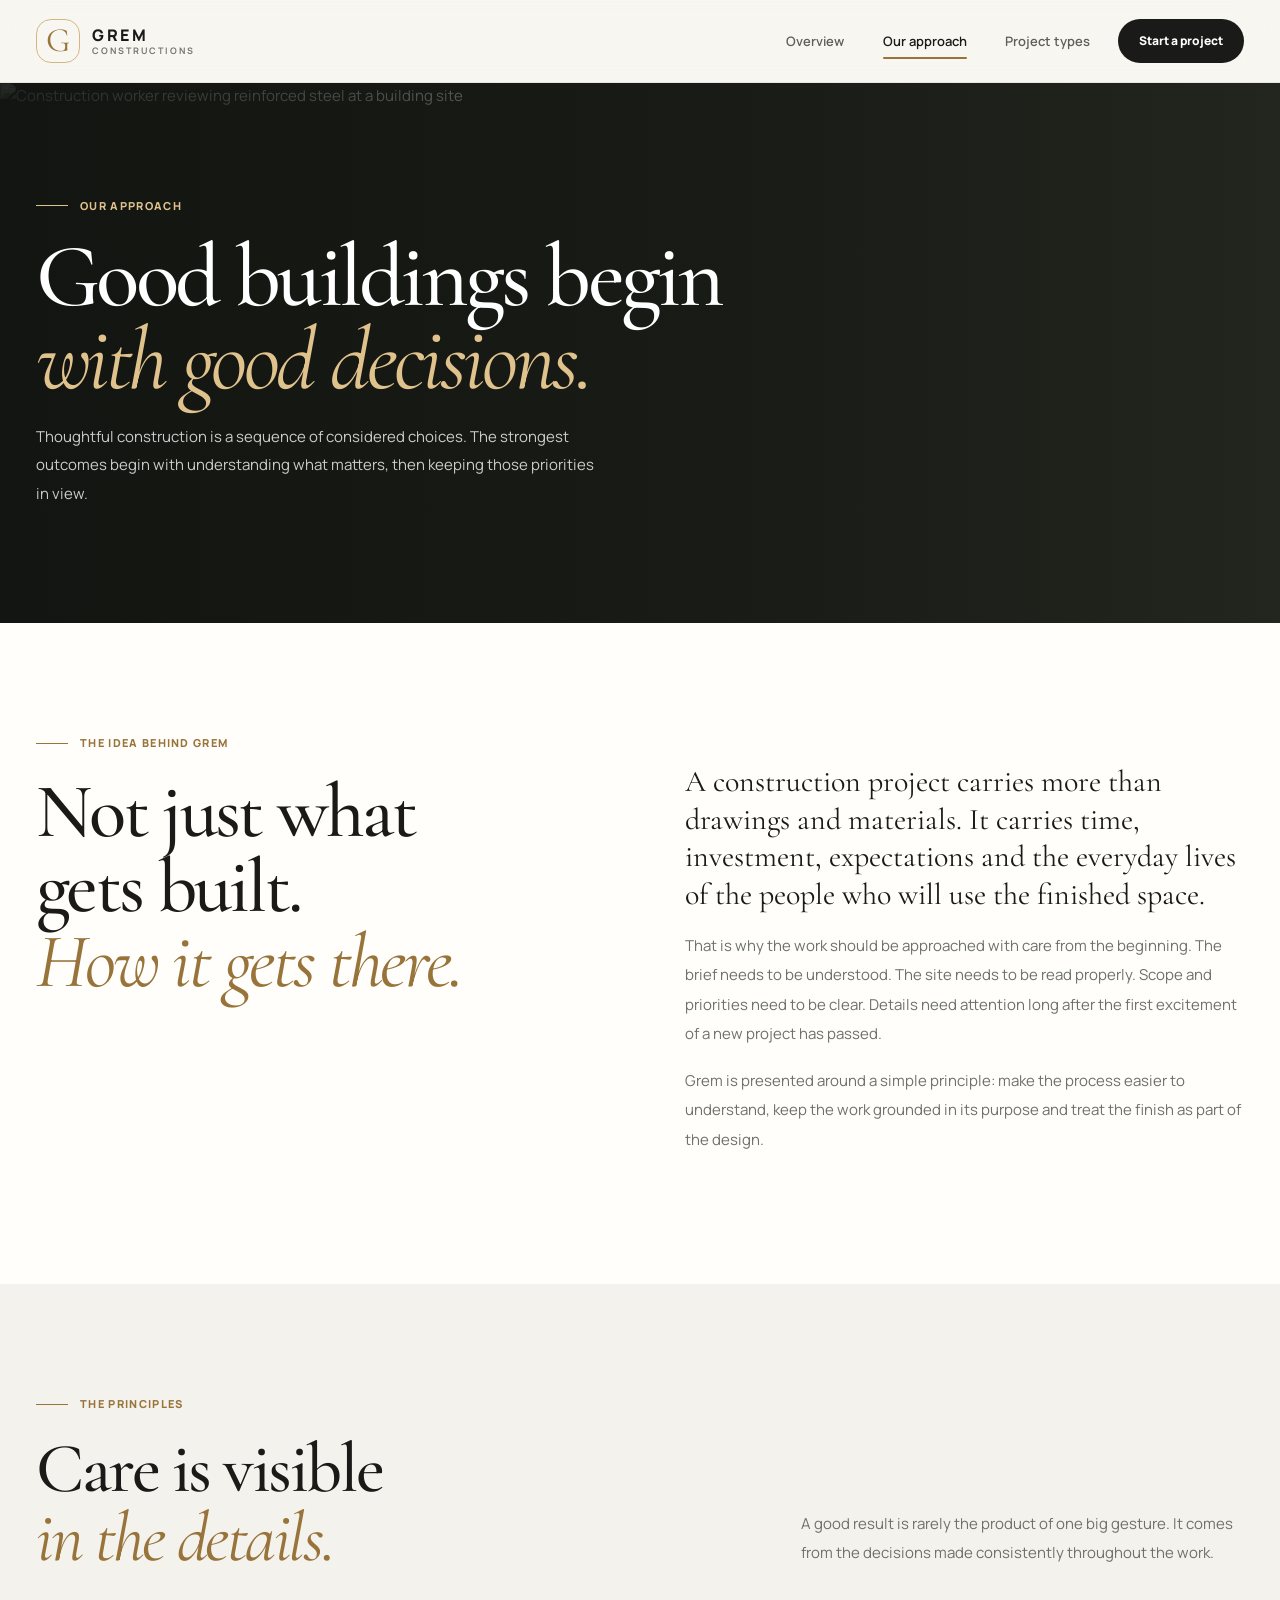
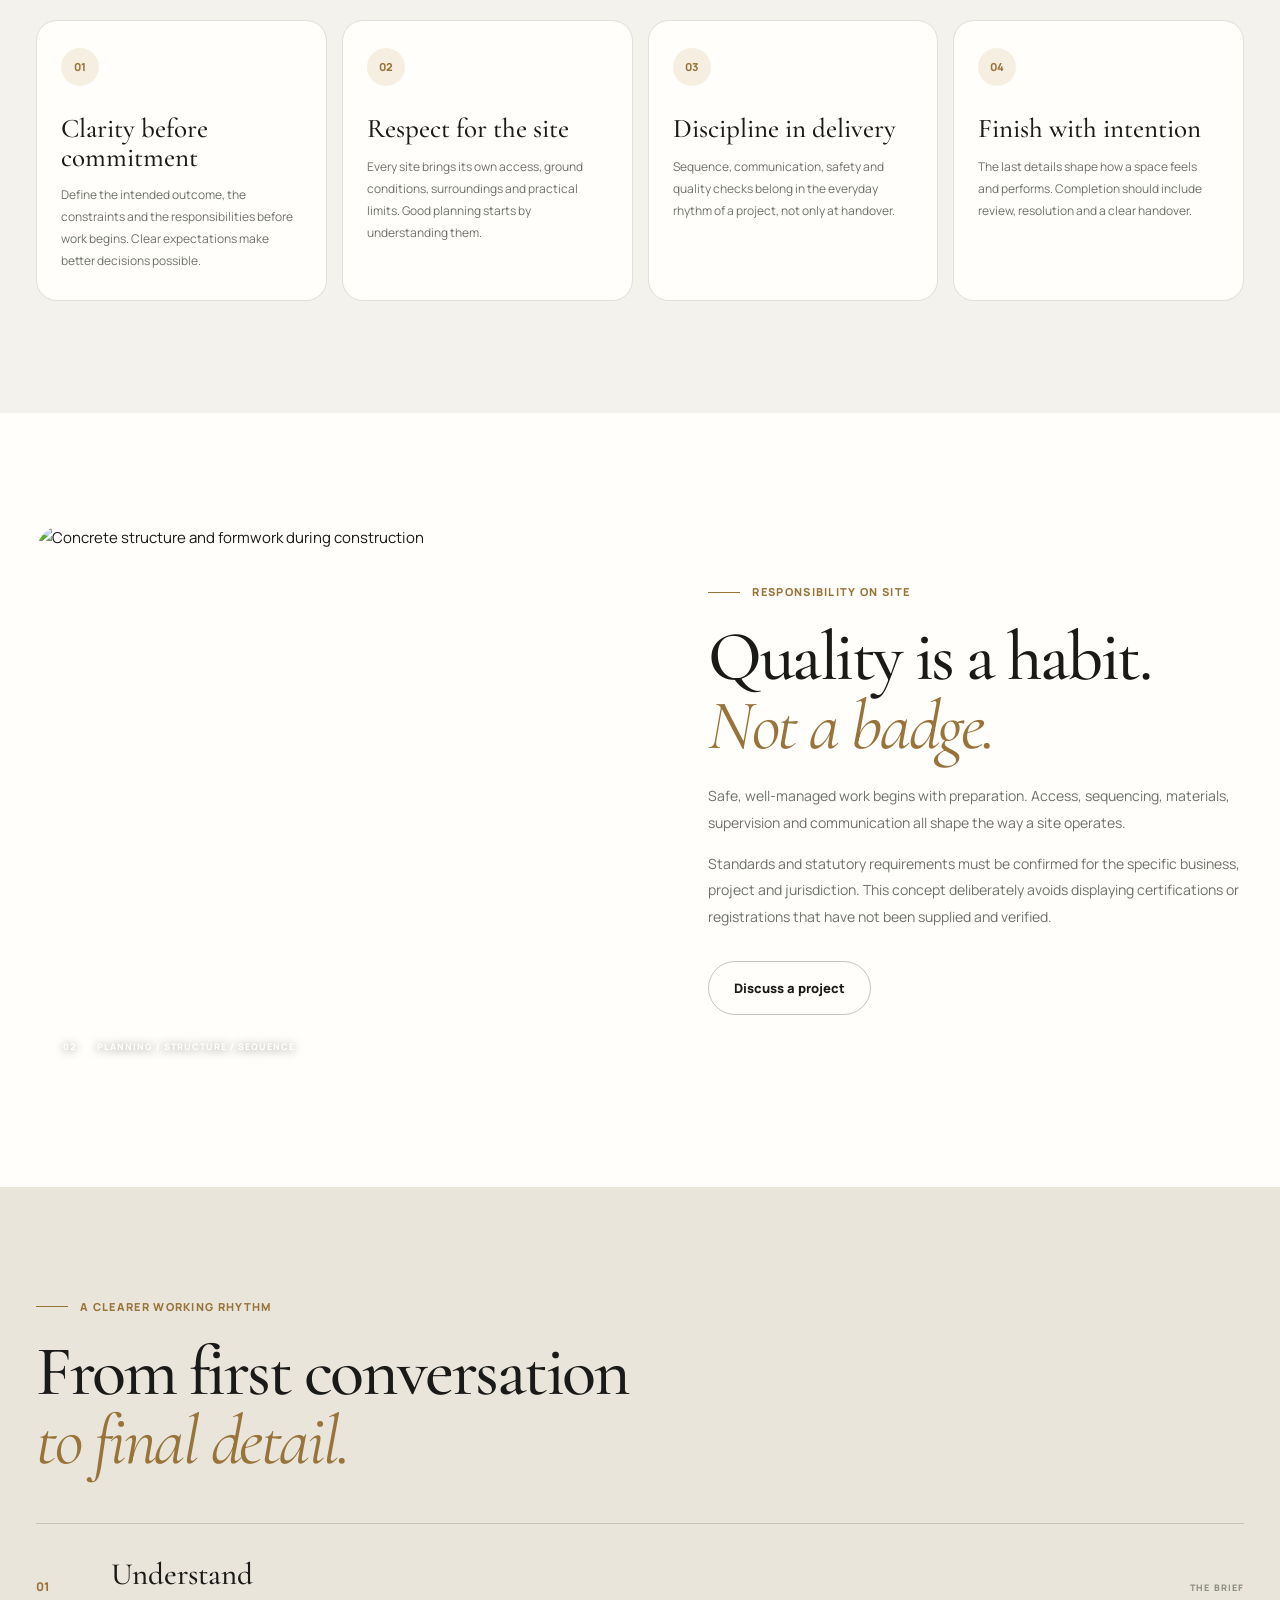
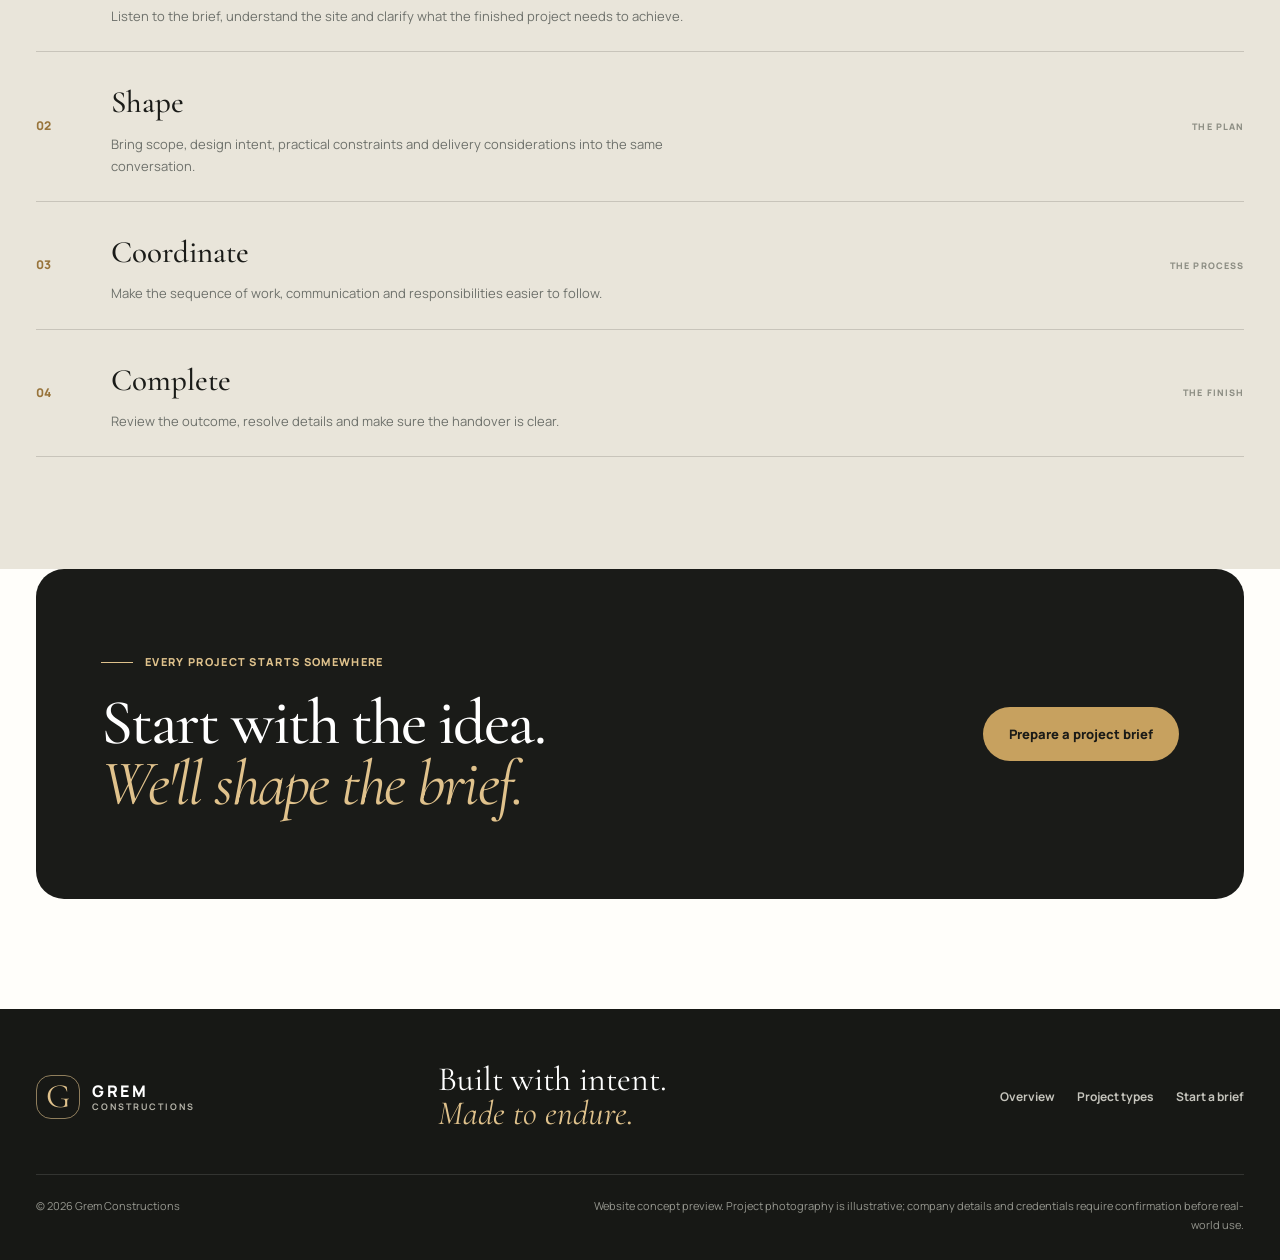
==== commit 5ca7cdb2: "I removed the arrow clutter. The rounded buttons can do their own talking." ====
--- a/about.html
+++ b/about.html
@@ -30,7 +30,7 @@
         <a href="projects.html">Project types</a>
       </nav>
       <div class="nav-actions">
-        <a class="button button-small button-dark" href="projects.html#enquiry">Start a project <span aria-hidden="true">↗</span></a>
+        <a class="button button-small button-dark" href="projects.html#enquiry">Start a project</a>
         <button class="menu-toggle" type="button" aria-label="Open navigation" aria-controls="mobileNav" aria-expanded="false" data-menu-toggle>
           <span></span><span></span>
         </button>
@@ -114,7 +114,7 @@
           <h2>Quality is a habit.<br><em>Not a badge.</em></h2>
           <p>Safe, well-managed work begins with preparation. Access, sequencing, materials, supervision and communication all shape the way a site operates.</p>
           <p>Standards and statutory requirements must be confirmed for the specific business, project and jurisdiction. This concept deliberately avoids displaying certifications or registrations that have not been supplied and verified.</p>
-          <a class="button button-outline-dark" href="projects.html#enquiry">Discuss a project <span aria-hidden="true">↗</span></a>
+          <a class="button button-outline-dark" href="projects.html#enquiry">Discuss a project</a>
         </div>
       </div>
     </section>
@@ -140,7 +140,7 @@
           <p class="eyebrow eyebrow-light"><span class="eyebrow-line"></span> EVERY PROJECT STARTS SOMEWHERE</p>
           <h2>Start with the idea.<br><em>We'll shape the brief.</em></h2>
         </div>
-        <a class="button button-gold" href="projects.html#enquiry">Prepare a project brief <span aria-hidden="true">↗</span></a>
+        <a class="button button-gold" href="projects.html#enquiry">Prepare a project brief</a>
       </div>
     </section>
   </main>
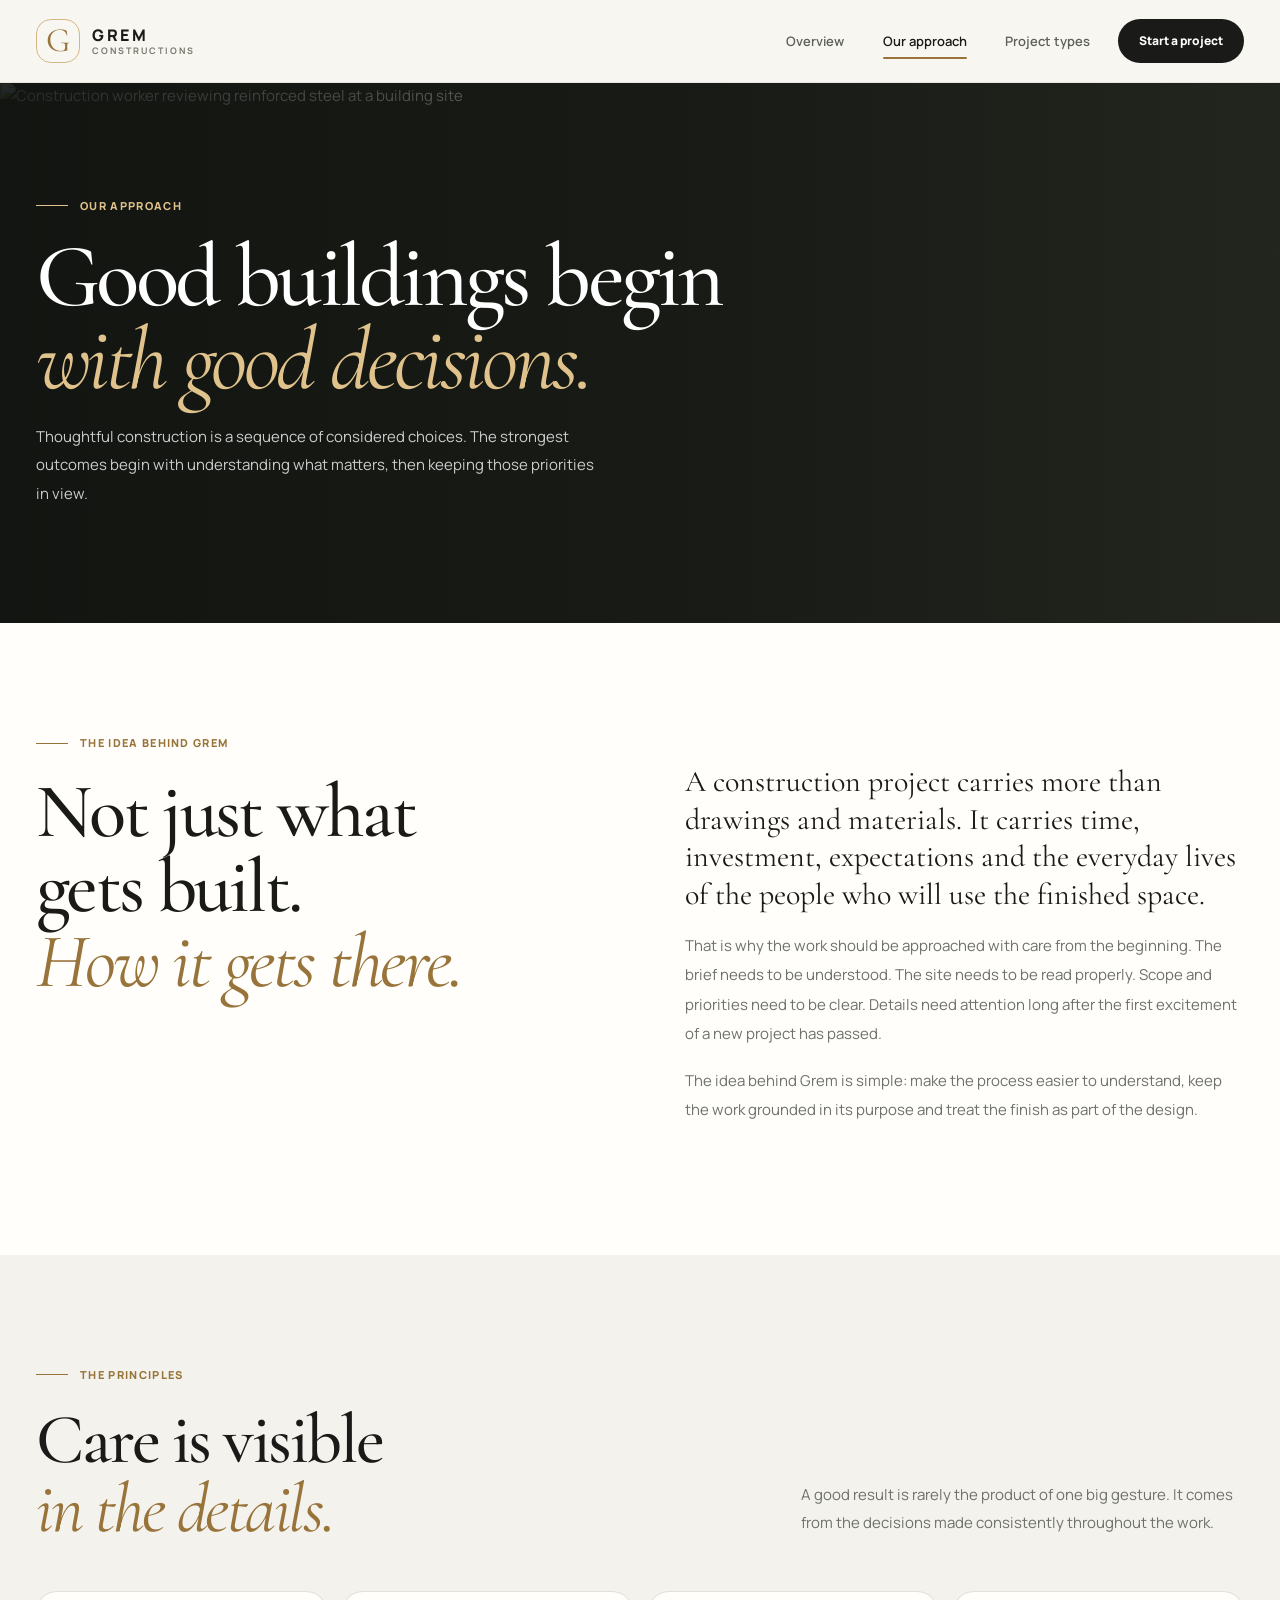
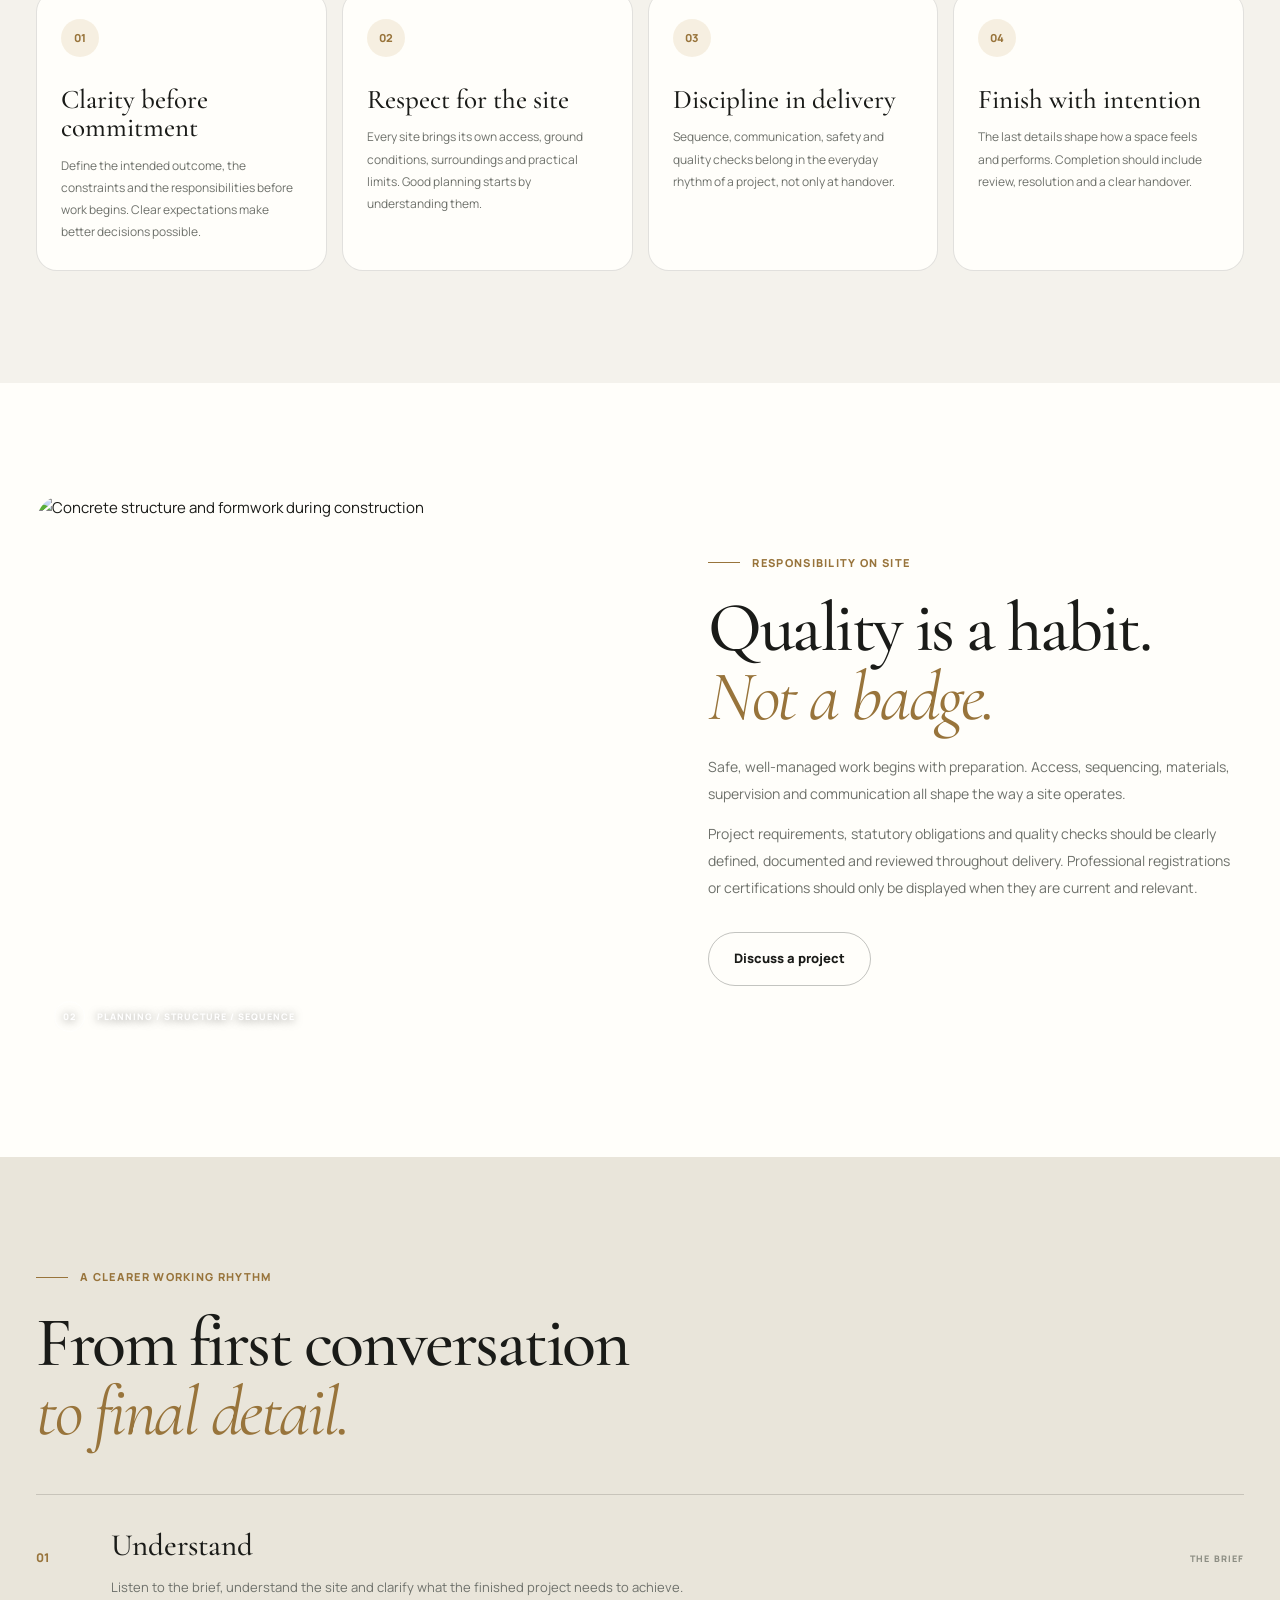
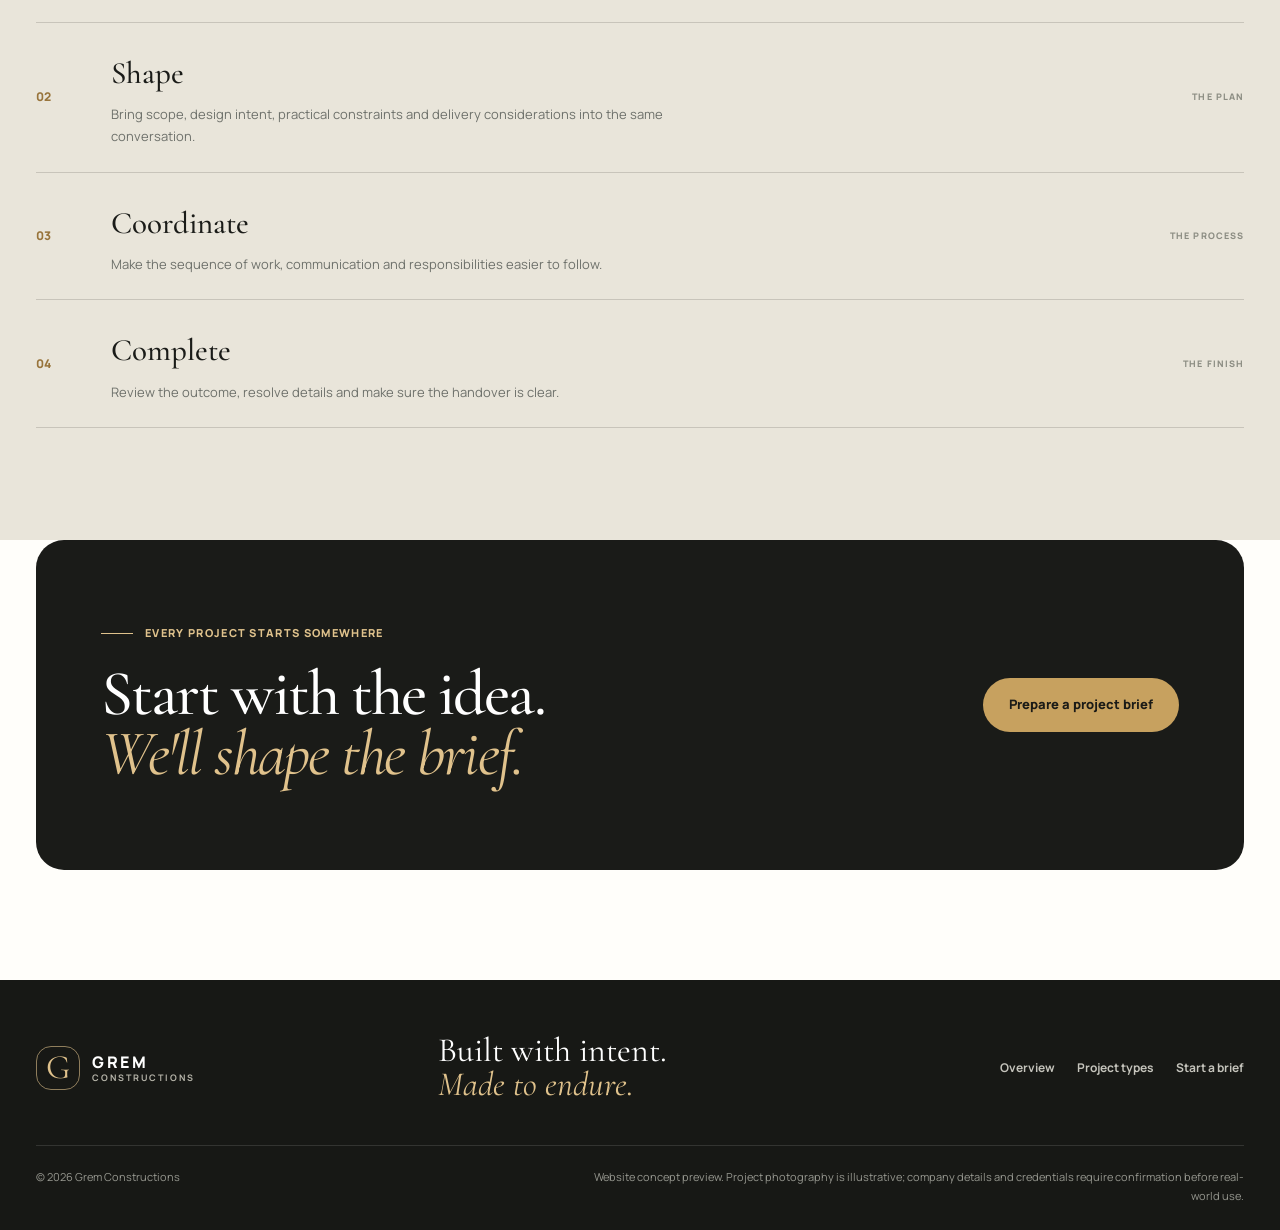
==== commit fe12cf65: "I polished the about copy. Less explaining the demo, more speaking in the brand's voice." ====
--- a/about.html
+++ b/about.html
@@ -64,7 +64,7 @@
         <div class="about-intro-copy reveal">
           <p class="lead-copy">A construction project carries more than drawings and materials. It carries time, investment, expectations and the everyday lives of the people who will use the finished space.</p>
           <p>That is why the work should be approached with care from the beginning. The brief needs to be understood. The site needs to be read properly. Scope and priorities need to be clear. Details need attention long after the first excitement of a new project has passed.</p>
-          <p>Grem is presented around a simple principle: make the process easier to understand, keep the work grounded in its purpose and treat the finish as part of the design.</p>
+          <p>The idea behind Grem is simple: make the process easier to understand, keep the work grounded in its purpose and treat the finish as part of the design.</p>
         </div>
       </div>
     </section>
@@ -113,7 +113,7 @@
           <p class="eyebrow"><span class="eyebrow-line"></span> RESPONSIBILITY ON SITE</p>
           <h2>Quality is a habit.<br><em>Not a badge.</em></h2>
           <p>Safe, well-managed work begins with preparation. Access, sequencing, materials, supervision and communication all shape the way a site operates.</p>
-          <p>Standards and statutory requirements must be confirmed for the specific business, project and jurisdiction. This concept deliberately avoids displaying certifications or registrations that have not been supplied and verified.</p>
+          <p>Project requirements, statutory obligations and quality checks should be clearly defined, documented and reviewed throughout delivery. Professional registrations or certifications should only be displayed when they are current and relevant.</p>
           <a class="button button-outline-dark" href="projects.html#enquiry">Discuss a project</a>
         </div>
       </div>
